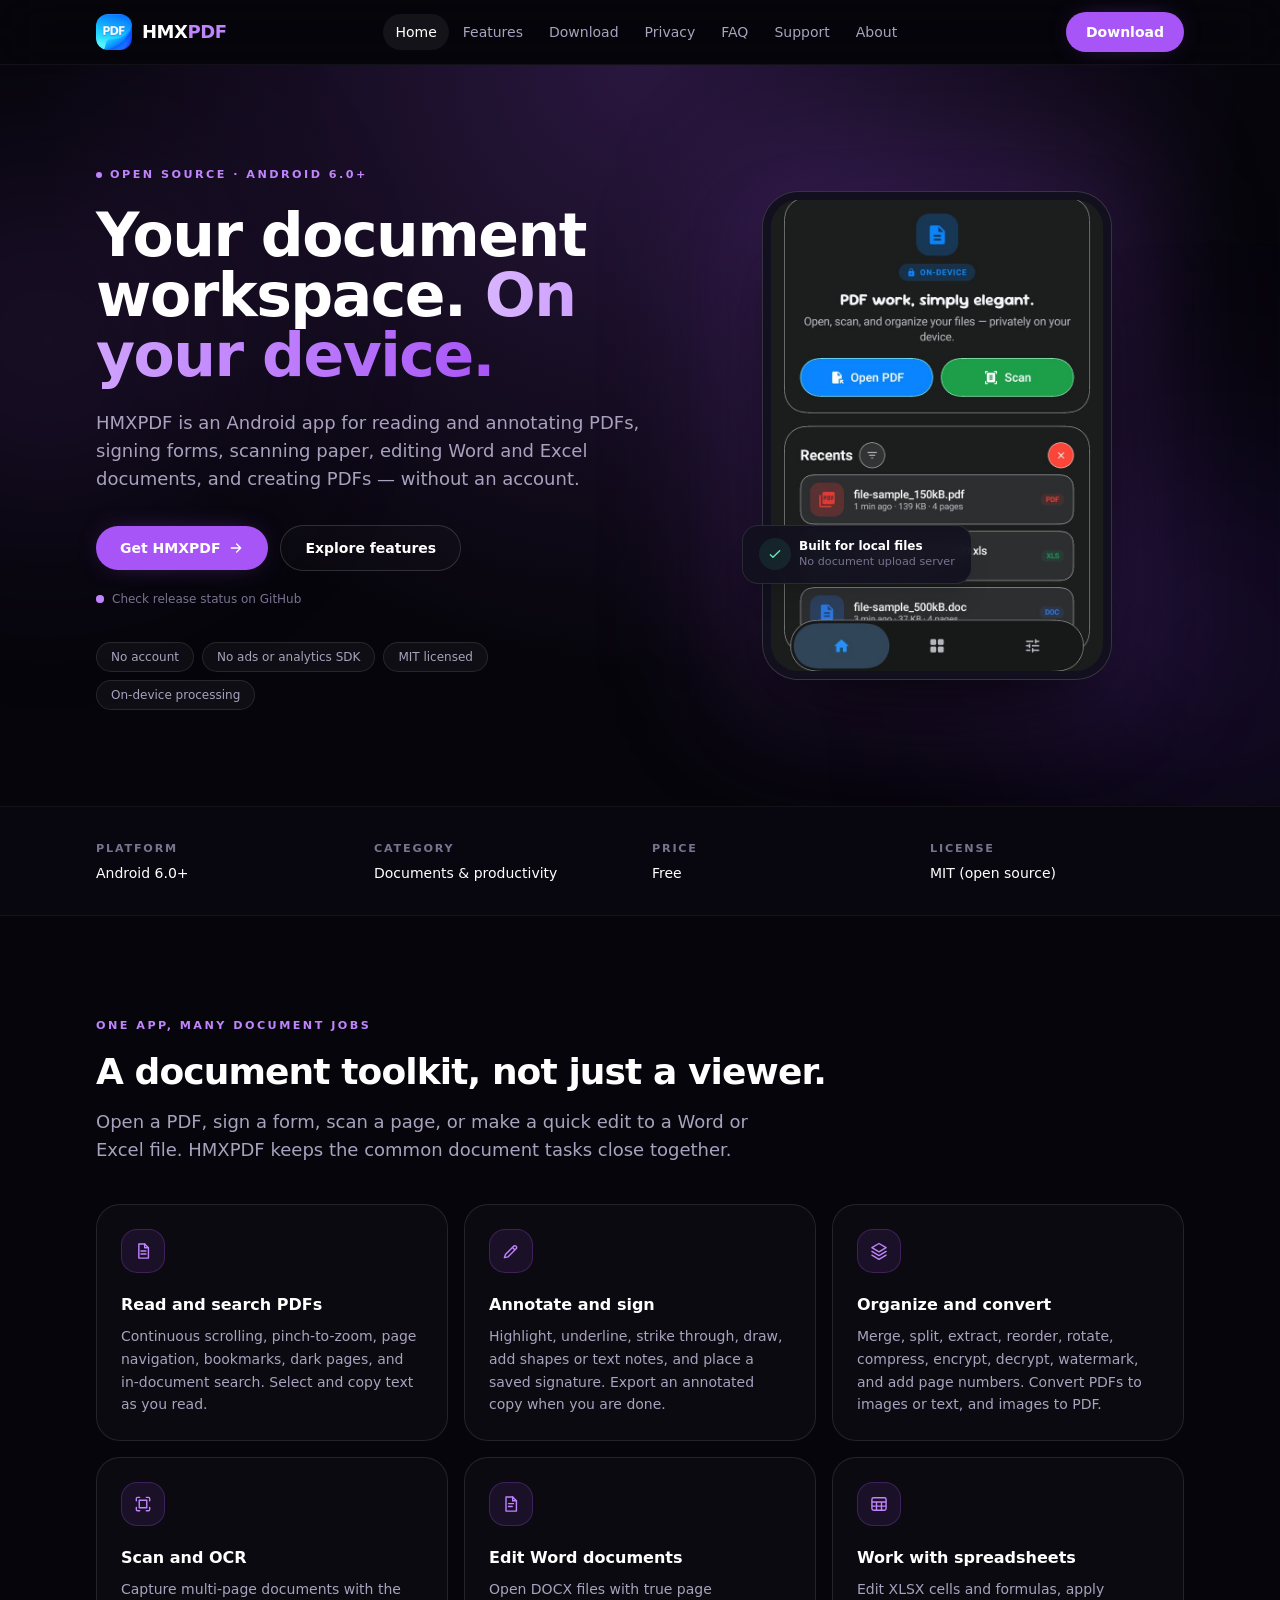
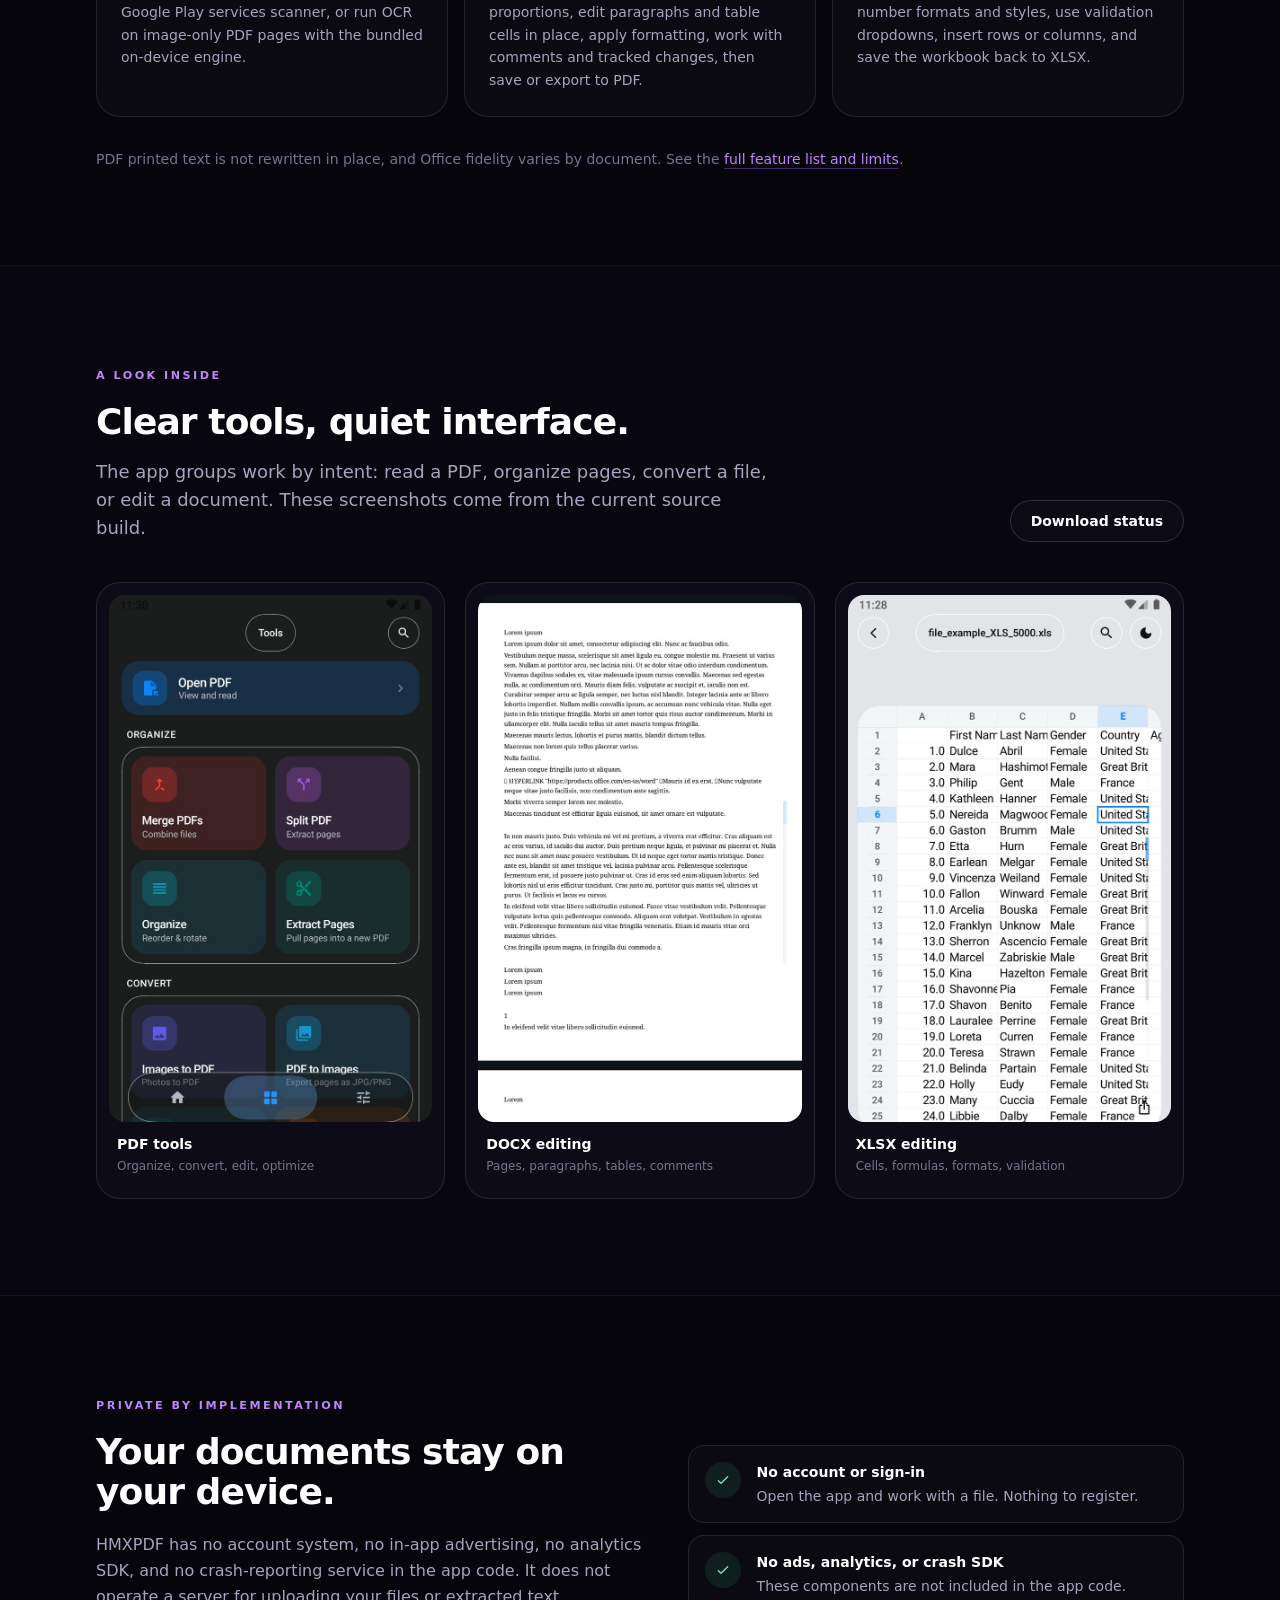
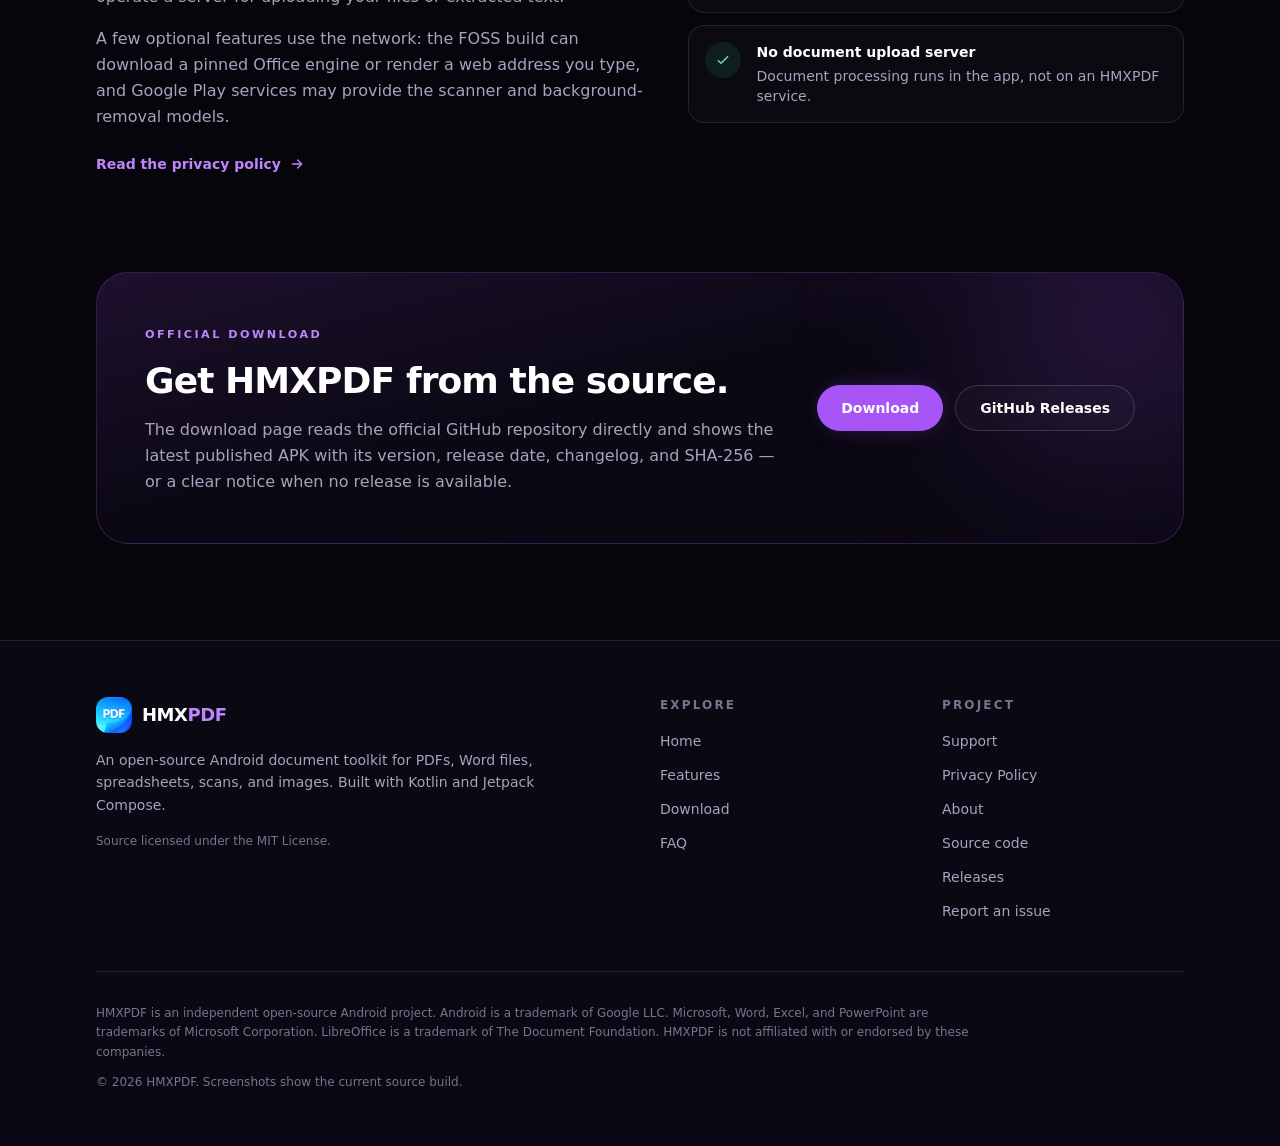
==== hmxwebsite/index.html @ 550cd8a9 "feat(website): add official HMXPDF static site and Vercel config" ====
<!doctype html>
<html lang="en">
  <head>
    <meta charset="utf-8" />
    <meta name="viewport" content="width=device-width, initial-scale=1" />
    <title>HMXPDF — PDF, Word &amp; spreadsheet tools for Android</title>
    <meta
      name="description"
      content="HMXPDF is an open-source Android app for reading and annotating PDFs, signing forms, scanning paper, editing Word and Excel documents, and creating PDFs on your device."
    />
    <meta
      name="keywords"
      content="Android PDF editor, PDF annotation Android, DOCX editor Android, XLSX editor Android, scan to PDF, OCR PDF, open source PDF app"
    />
    <link rel="canonical" href="https://hmxpdf-website.vercel.app/" />
    <meta name="theme-color" content="#0A0812" />
    <meta name="color-scheme" content="dark" />
    <link rel="icon" href="assets/img/favicon-32.png" sizes="32x32" type="image/png" />
    <link rel="apple-touch-icon" href="assets/img/apple-touch-icon.png" />
    <link rel="manifest" href="site.webmanifest" />

    <meta property="og:type" content="website" />
    <meta property="og:site_name" content="HMXPDF" />
    <meta property="og:title" content="HMXPDF — PDF, Word &amp; spreadsheet tools for Android" />
    <meta
      property="og:description"
      content="Read, annotate, sign, scan, and edit documents on your Android device. Open source, no account, no document upload server."
    />
    <meta property="og:url" content="https://hmxpdf-website.vercel.app/" />
    <meta property="og:image" content="https://hmxpdf-website.vercel.app/assets/img/og-image.jpg" />
    <meta property="og:image:width" content="1200" />
    <meta property="og:image:height" content="630" />
    <meta property="og:image:alt" content="HMXPDF — PDF, Word and spreadsheet tools for Android" />
    <meta name="twitter:card" content="summary_large_image" />
    <meta name="twitter:title" content="HMXPDF — PDF, Word &amp; spreadsheet tools for Android" />
    <meta
      name="twitter:description"
      content="Read, annotate, sign, scan, and edit documents on your Android device. Open source, no account, no document upload server."
    />
    <meta name="twitter:image" content="https://hmxpdf-website.vercel.app/assets/img/og-image.jpg" />

    <link rel="stylesheet" href="assets/css/site.css" />
    <script src="assets/js/site.js"></script>
  </head>
  <body class="min-h-screen bg-night-950">
    <a class="skip-link" href="#main">Skip to content</a>

    <header id="site-header" class="site-header">
      <div class="container-x flex h-16 items-center justify-between gap-4">
        <a href="index.html" class="flex items-center gap-2.5" aria-label="HMXPDF home">
          <img src="assets/img/icon-192.png" width="36" height="36" alt="" class="h-9 w-9 rounded-xl" />
          <span class="text-lg font-bold tracking-tight text-white">HMX<span class="text-accent-light">PDF</span></span>
        </a>

        <nav class="hidden items-center gap-0.5 lg:flex" aria-label="Primary">
          <a class="nav-link nav-active" href="index.html" aria-current="page">Home</a>
          <a class="nav-link" href="features.html">Features</a>
          <a class="nav-link" href="download.html">Download</a>
          <a class="nav-link" href="privacy.html">Privacy</a>
          <a class="nav-link" href="faq.html">FAQ</a>
          <a class="nav-link" href="support.html">Support</a>
          <a class="nav-link" href="about.html">About</a>
        </nav>

        <div class="hidden lg:block">
          <a class="btn-primary btn-sm" href="download.html">Download</a>
        </div>

        <button
          id="nav-toggle"
          type="button"
          class="inline-flex h-10 w-10 items-center justify-center rounded-xl border border-white/10 text-white transition hover:border-accent/40 hover:bg-white/5 lg:hidden"
          aria-expanded="false"
          aria-controls="mobile-nav"
          aria-label="Toggle navigation"
        >
          <svg class="icon-open h-5 w-5" viewBox="0 0 24 24" fill="none" stroke="currentColor" stroke-width="1.8" aria-hidden="true">
            <path d="M4 7h16M4 12h16M4 17h16" stroke-linecap="round" />
          </svg>
          <svg class="icon-close h-5 w-5" viewBox="0 0 24 24" fill="none" stroke="currentColor" stroke-width="1.8" aria-hidden="true">
            <path d="M6 6l12 12M18 6L6 18" stroke-linecap="round" />
          </svg>
        </button>
      </div>

      <div id="mobile-nav" class="hidden border-t border-white/5 bg-night-950/98 lg:hidden">
        <nav class="container-x flex flex-col gap-1 py-4" aria-label="Mobile">
          <a class="nav-link nav-active" href="index.html" aria-current="page">Home</a>
          <a class="nav-link" href="features.html">Features</a>
          <a class="nav-link" href="download.html">Download</a>
          <a class="nav-link" href="privacy.html">Privacy</a>
          <a class="nav-link" href="faq.html">FAQ</a>
          <a class="nav-link" href="support.html">Support</a>
          <a class="nav-link" href="about.html">About</a>
          <a class="btn-primary mt-3" href="download.html">Download HMXPDF</a>
        </nav>
      </div>
    </header>

    <main id="main">
      <!-- Hero -->
      <section class="relative overflow-hidden border-b border-white/5">
        <div class="pointer-events-none absolute inset-0 bg-radial-accent" aria-hidden="true"></div>
        <div class="pointer-events-none absolute -left-24 top-32 h-72 w-72 rounded-full bg-accent/20 blur-[120px]" aria-hidden="true"></div>
        <div class="pointer-events-none absolute -right-24 bottom-0 h-80 w-80 rounded-full bg-accent-dark/20 blur-[130px]" aria-hidden="true"></div>

        <div class="container-x relative grid items-center gap-14 py-16 sm:py-20 lg:grid-cols-[1.05fr_0.95fr] lg:gap-12 lg:py-24">
          <div class="hero-rise">
            <p class="eyebrow">
              <span class="inline-block h-1.5 w-1.5 rounded-full bg-accent-light"></span>
              Open source · Android 6.0+
            </p>
            <h1 class="mt-5 max-w-2xl text-balance text-4xl font-bold leading-[1.05] tracking-tight text-white sm:text-5xl lg:text-6xl">
              Your document workspace. <span class="gradient-text">On your device.</span>
            </h1>
            <p class="mt-6 max-w-xl text-base leading-relaxed text-mist sm:text-lg">
              HMXPDF is an Android app for reading and annotating PDFs, signing forms, scanning paper,
              editing Word and Excel documents, and creating PDFs — without an account.
            </p>

            <div class="mt-8 flex flex-wrap items-center gap-3">
              <a href="download.html" class="btn-primary">
                Get HMXPDF
                <svg class="h-4 w-4" viewBox="0 0 24 24" fill="none" stroke="currentColor" stroke-width="2" aria-hidden="true">
                  <path d="M5 12h14m-6-6 6 6-6 6" stroke-linecap="round" stroke-linejoin="round" />
                </svg>
              </a>
              <a href="features.html" class="btn-secondary">Explore features</a>
            </div>

            <a class="mt-5 inline-flex items-center gap-2 text-xs text-mist-dim transition hover:text-accent-light" href="download.html">
              <span class="relative flex h-2 w-2" aria-hidden="true">
                <span class="absolute inline-flex h-full w-full animate-ping rounded-full bg-accent opacity-50"></span>
                <span class="relative inline-flex h-2 w-2 rounded-full bg-accent-light"></span>
              </span>
              <span id="home-release-status">Checking GitHub Releases…</span>
              <noscript><span>Check releases on GitHub</span></noscript>
            </a>

            <ul class="mt-8 flex flex-wrap gap-2 text-xs">
              <li class="pill">No account</li>
              <li class="pill">No ads or analytics SDK</li>
              <li class="pill">MIT licensed</li>
              <li class="pill">On-device processing</li>
            </ul>
          </div>

          <div class="hero-rise hero-rise-delay relative mx-auto w-full max-w-[330px] sm:max-w-[350px]">
            <div class="absolute -inset-8 rounded-[3.5rem] bg-accent/20 blur-3xl" aria-hidden="true"></div>
            <div class="phone relative">
              <img
                src="assets/img/screenshot-home.jpg"
                width="720"
                height="1020"
                alt="HMXPDF home screen showing Open PDF and Scan actions with the recent files list"
                fetchpriority="high"
              />
            </div>
            <div class="absolute -left-5 bottom-24 hidden items-center gap-2 rounded-2xl border border-white/10 bg-night-800/90 px-4 py-3 shadow-xl backdrop-blur sm:flex">
              <span class="flex h-8 w-8 items-center justify-center rounded-full bg-emerald-400/10 text-emerald-300">
                <svg class="h-4 w-4" viewBox="0 0 24 24" fill="none" stroke="currentColor" stroke-width="2" aria-hidden="true">
                  <path d="m5 13 4 4L19 7" stroke-linecap="round" stroke-linejoin="round" />
                </svg>
              </span>
              <div>
                <p class="text-xs font-semibold text-white">Built for local files</p>
                <p class="text-[0.7rem] text-mist-dim">No document upload server</p>
              </div>
            </div>
          </div>
        </div>
      </section>

      <!-- App facts / structured data -->
      <section class="border-b border-white/5 bg-night-900/50">
        <div class="container-x py-8" itemscope itemtype="https://schema.org/SoftwareApplication">
          <meta itemprop="name" content="HMXPDF" />
          <meta itemprop="applicationCategory" content="ProductivityApplication" />
          <meta itemprop="applicationSubCategory" content="PDF, Word and spreadsheet editor" />
          <meta itemprop="operatingSystem" content="Android 6.0 (API 23) or newer" />
          <meta itemprop="license" content="https://opensource.org/license/mit" />
          <link itemprop="url" href="https://hmxpdf-website.vercel.app/" />
          <link itemprop="downloadUrl" href="https://github.com/bharti1233/Hmxpdf/releases" />
          <meta
            itemprop="featureList"
            content="PDF reading and search, annotation and signatures, PDF forms and page tools, OCR and document scanning, DOCX editing, XLSX editing, image editing, PDF creation"
          />
          <div itemprop="offers" itemscope itemtype="https://schema.org/Offer">
            <meta itemprop="price" content="0" />
            <meta itemprop="priceCurrency" content="USD" />
          </div>

          <dl class="grid grid-cols-2 gap-6 text-sm sm:grid-cols-4">
            <div>
              <dt class="text-[0.7rem] font-semibold uppercase tracking-[0.16em] text-mist-dim">Platform</dt>
              <dd class="mt-1 font-medium text-white">Android 6.0+</dd>
            </div>
            <div>
              <dt class="text-[0.7rem] font-semibold uppercase tracking-[0.16em] text-mist-dim">Category</dt>
              <dd class="mt-1 font-medium text-white">Documents &amp; productivity</dd>
            </div>
            <div>
              <dt class="text-[0.7rem] font-semibold uppercase tracking-[0.16em] text-mist-dim">Price</dt>
              <dd class="mt-1 font-medium text-white">Free</dd>
            </div>
            <div>
              <dt class="text-[0.7rem] font-semibold uppercase tracking-[0.16em] text-mist-dim">License</dt>
              <dd class="mt-1 font-medium text-white">MIT (open source)</dd>
            </div>
          </dl>
        </div>
      </section>

      <!-- Feature grid -->
      <section class="container-x py-16 sm:py-24">
        <div class="reveal max-w-3xl">
          <p class="eyebrow">One app, many document jobs</p>
          <h2 class="section-title mt-4">A document toolkit, not just a viewer.</h2>
          <p class="section-lead">
            Open a PDF, sign a form, scan a page, or make a quick edit to a Word or Excel file.
            HMXPDF keeps the common document tasks close together.
          </p>
        </div>

        <div class="mt-10 grid gap-4 sm:grid-cols-2 lg:grid-cols-3">
          <article class="card reveal">
            <span class="icon-tile">
              <svg class="h-5 w-5" viewBox="0 0 24 24" fill="none" stroke="currentColor" stroke-width="1.7" aria-hidden="true">
                <path d="M7 3.5h7l4.5 4.5v12.5H7z" stroke-linejoin="round" />
                <path d="M14 3.5V8h4.5M9.5 12h6M9.5 15.5h6" stroke-linecap="round" stroke-linejoin="round" />
              </svg>
            </span>
            <h3 class="mt-5 text-base font-semibold text-white">Read and search PDFs</h3>
            <p class="mt-2 text-sm leading-relaxed text-mist">
              Continuous scrolling, pinch-to-zoom, page navigation, bookmarks, dark pages, and
              in-document search. Select and copy text as you read.
            </p>
          </article>

          <article class="card reveal">
            <span class="icon-tile">
              <svg class="h-5 w-5" viewBox="0 0 24 24" fill="none" stroke="currentColor" stroke-width="1.7" aria-hidden="true">
                <path d="m4 20 4.5-1 9.6-9.6a2.1 2.1 0 0 0-3-3L5.5 16z" stroke-linejoin="round" />
                <path d="m13.5 7.5 3 3" />
              </svg>
            </span>
            <h3 class="mt-5 text-base font-semibold text-white">Annotate and sign</h3>
            <p class="mt-2 text-sm leading-relaxed text-mist">
              Highlight, underline, strike through, draw, add shapes or text notes, and place a saved
              signature. Export an annotated copy when you are done.
            </p>
          </article>

          <article class="card reveal">
            <span class="icon-tile">
              <svg class="h-5 w-5" viewBox="0 0 24 24" fill="none" stroke="currentColor" stroke-width="1.7" aria-hidden="true">
                <path d="M12 3 3.5 8 12 13l8.5-5z" stroke-linejoin="round" />
                <path d="m3.5 12.5 8.5 5 8.5-5M3.5 17 12 22l8.5-5" stroke-linecap="round" stroke-linejoin="round" />
              </svg>
            </span>
            <h3 class="mt-5 text-base font-semibold text-white">Organize and convert</h3>
            <p class="mt-2 text-sm leading-relaxed text-mist">
              Merge, split, extract, reorder, rotate, compress, encrypt, decrypt, watermark, and add
              page numbers. Convert PDFs to images or text, and images to PDF.
            </p>
          </article>

          <article class="card reveal">
            <span class="icon-tile">
              <svg class="h-5 w-5" viewBox="0 0 24 24" fill="none" stroke="currentColor" stroke-width="1.7" aria-hidden="true">
                <path d="M4 8V5.5A1.5 1.5 0 0 1 5.5 4H8M16 4h2.5A1.5 1.5 0 0 1 20 5.5V8M20 16v2.5a1.5 1.5 0 0 1-1.5 1.5H16M8 20H5.5A1.5 1.5 0 0 1 4 18.5V16" stroke-linecap="round" />
                <path d="M7.5 7.5h9v9h-9z" stroke-linejoin="round" />
              </svg>
            </span>
            <h3 class="mt-5 text-base font-semibold text-white">Scan and OCR</h3>
            <p class="mt-2 text-sm leading-relaxed text-mist">
              Capture multi-page documents with the Google Play services scanner, or run OCR on
              image-only PDF pages with the bundled on-device engine.
            </p>
          </article>

          <article class="card reveal">
            <span class="icon-tile">
              <svg class="h-5 w-5" viewBox="0 0 24 24" fill="none" stroke="currentColor" stroke-width="1.7" aria-hidden="true">
                <path d="M6 3.5h8l4.5 4.5v12.5H6z" stroke-linejoin="round" />
                <path d="M14 3.5V8h4.5M9 11.5h6M9 15h4.5" stroke-linecap="round" />
              </svg>
            </span>
            <h3 class="mt-5 text-base font-semibold text-white">Edit Word documents</h3>
            <p class="mt-2 text-sm leading-relaxed text-mist">
              Open DOCX files with true page proportions, edit paragraphs and table cells in place,
              apply formatting, work with comments and tracked changes, then save or export to PDF.
            </p>
          </article>

          <article class="card reveal">
            <span class="icon-tile">
              <svg class="h-5 w-5" viewBox="0 0 24 24" fill="none" stroke="currentColor" stroke-width="1.7" aria-hidden="true">
                <rect x="3.5" y="4.5" width="17" height="15" rx="2" />
                <path d="M3.5 9.5h17M9 9.5v10M15 9.5v10M3.5 14.5h17" />
              </svg>
            </span>
            <h3 class="mt-5 text-base font-semibold text-white">Work with spreadsheets</h3>
            <p class="mt-2 text-sm leading-relaxed text-mist">
              Edit XLSX cells and formulas, apply number formats and styles, use validation
              dropdowns, insert rows or columns, and save the workbook back to XLSX.
            </p>
          </article>
        </div>

        <p class="mt-8 text-sm text-mist-dim">
          PDF printed text is not rewritten in place, and Office fidelity varies by document. See the
          <a class="text-accent-light underline decoration-accent/40 underline-offset-4 hover:text-white" href="features.html">full feature list and limits</a>.
        </p>
      </section>

      <!-- Screens -->
      <section class="border-y border-white/5 bg-night-900/40">
        <div class="container-x py-16 sm:py-24">
          <div class="reveal flex flex-col gap-4 sm:flex-row sm:items-end sm:justify-between">
            <div class="max-w-2xl">
              <p class="eyebrow">A look inside</p>
              <h2 class="section-title mt-4">Clear tools, quiet interface.</h2>
              <p class="section-lead">
                The app groups work by intent: read a PDF, organize pages, convert a file, or edit a
                document. These screenshots come from the current source build.
              </p>
            </div>
            <a href="download.html" class="btn-secondary btn-sm shrink-0">Download status</a>
          </div>

          <div class="mt-10 grid gap-5 sm:grid-cols-3">
            <figure class="reveal rounded-3xl border border-white/10 bg-night-850 p-3">
              <img
                src="assets/img/screenshot-tools.jpg"
                width="720"
                height="1173"
                loading="lazy"
                alt="HMXPDF Tools screen with PDF organizing and conversion tools"
                class="rounded-2xl"
              />
              <figcaption class="px-2 py-3">
                <p class="text-sm font-semibold text-white">PDF tools</p>
                <p class="mt-1 text-xs text-mist-dim">Organize, convert, edit, optimize</p>
              </figcaption>
            </figure>

            <figure class="reveal rounded-3xl border border-white/10 bg-night-850 p-3">
              <img
                src="assets/img/screenshot-docx.jpg"
                width="720"
                height="1173"
                loading="lazy"
                alt="A Word document open in HMXPDF with true page proportions and margins"
                class="rounded-2xl"
              />
              <figcaption class="px-2 py-3">
                <p class="text-sm font-semibold text-white">DOCX editing</p>
                <p class="mt-1 text-xs text-mist-dim">Pages, paragraphs, tables, comments</p>
              </figcaption>
            </figure>

            <figure class="reveal rounded-3xl border border-white/10 bg-night-850 p-3">
              <img
                src="assets/img/screenshot-xlsx.jpg"
                width="720"
                height="1173"
                loading="lazy"
                alt="A spreadsheet open in HMXPDF with cell editing controls"
                class="rounded-2xl"
              />
              <figcaption class="px-2 py-3">
                <p class="text-sm font-semibold text-white">XLSX editing</p>
                <p class="mt-1 text-xs text-mist-dim">Cells, formulas, formats, validation</p>
              </figcaption>
            </figure>
          </div>
        </div>
      </section>

      <!-- Privacy -->
      <section class="container-x py-16 sm:py-24">
        <div class="grid items-center gap-10 lg:grid-cols-[1fr_0.9fr]">
          <div class="reveal">
            <p class="eyebrow">Private by implementation</p>
            <h2 class="section-title mt-4">Your documents stay on your device.</h2>
            <p class="mt-5 text-base leading-relaxed text-mist">
              HMXPDF has no account system, no in-app advertising, no analytics SDK, and no
              crash-reporting service in the app code. It does not operate a server for uploading
              your files or extracted text.
            </p>
            <p class="mt-4 text-base leading-relaxed text-mist">
              A few optional features use the network: the FOSS build can download a pinned Office
              engine or render a web address you type, and Google Play services may provide the
              scanner and background-removal models.
            </p>
            <a href="privacy.html" class="mt-6 inline-flex items-center gap-2 text-sm font-semibold text-accent-light transition hover:text-white">
              Read the privacy policy
              <svg class="h-4 w-4" viewBox="0 0 24 24" fill="none" stroke="currentColor" stroke-width="2" aria-hidden="true">
                <path d="M5 12h14m-6-6 6 6-6 6" stroke-linecap="round" stroke-linejoin="round" />
              </svg>
            </a>
          </div>

          <ul class="reveal space-y-3">
            <li class="flex items-start gap-4 rounded-2xl border border-white/10 bg-white/[0.025] p-4">
              <span class="flex h-9 w-9 shrink-0 items-center justify-center rounded-full bg-emerald-400/10 text-emerald-300">
                <svg class="h-4 w-4" viewBox="0 0 24 24" fill="none" stroke="currentColor" stroke-width="2" aria-hidden="true">
                  <path d="m5 13 4 4L19 7" stroke-linecap="round" stroke-linejoin="round" />
                </svg>
              </span>
              <div>
                <p class="text-sm font-semibold text-white">No account or sign-in</p>
                <p class="mt-1 text-sm text-mist">Open the app and work with a file. Nothing to register.</p>
              </div>
            </li>
            <li class="flex items-start gap-4 rounded-2xl border border-white/10 bg-white/[0.025] p-4">
              <span class="flex h-9 w-9 shrink-0 items-center justify-center rounded-full bg-emerald-400/10 text-emerald-300">
                <svg class="h-4 w-4" viewBox="0 0 24 24" fill="none" stroke="currentColor" stroke-width="2" aria-hidden="true">
                  <path d="m5 13 4 4L19 7" stroke-linecap="round" stroke-linejoin="round" />
                </svg>
              </span>
              <div>
                <p class="text-sm font-semibold text-white">No ads, analytics, or crash SDK</p>
                <p class="mt-1 text-sm text-mist">These components are not included in the app code.</p>
              </div>
            </li>
            <li class="flex items-start gap-4 rounded-2xl border border-white/10 bg-white/[0.025] p-4">
              <span class="flex h-9 w-9 shrink-0 items-center justify-center rounded-full bg-emerald-400/10 text-emerald-300">
                <svg class="h-4 w-4" viewBox="0 0 24 24" fill="none" stroke="currentColor" stroke-width="2" aria-hidden="true">
                  <path d="m5 13 4 4L19 7" stroke-linecap="round" stroke-linejoin="round" />
                </svg>
              </span>
              <div>
                <p class="text-sm font-semibold text-white">No document upload server</p>
                <p class="mt-1 text-sm text-mist">Document processing runs in the app, not on an HMXPDF service.</p>
              </div>
            </li>
          </ul>
        </div>
      </section>

      <!-- Download CTA -->
      <section class="container-x pb-16 sm:pb-24">
        <div class="reveal relative overflow-hidden rounded-[2rem] border border-accent/25 bg-gradient-to-br from-accent/15 via-night-900 to-night-900 p-8 sm:p-12">
          <div class="pointer-events-none absolute -right-16 -top-20 h-64 w-64 rounded-full bg-accent/25 blur-[100px]" aria-hidden="true"></div>
          <div class="relative flex flex-col items-start justify-between gap-8 lg:flex-row lg:items-center">
            <div class="max-w-2xl">
              <p class="eyebrow">Official download</p>
              <h2 class="mt-4 text-3xl font-bold tracking-tight text-white sm:text-4xl">Get HMXPDF from the source.</h2>
              <p class="mt-4 text-base leading-relaxed text-mist">
                The download page reads the official GitHub repository directly and shows the latest
                published APK with its version, release date, changelog, and SHA-256 — or a clear
                notice when no release is available.
              </p>
            </div>
            <div class="flex shrink-0 flex-wrap gap-3">
              <a class="btn-primary" href="download.html">Download</a>
              <a class="btn-secondary" href="https://github.com/bharti1233/Hmxpdf/releases" target="_blank" rel="noopener noreferrer">GitHub Releases</a>
            </div>
          </div>
        </div>
      </section>
    </main>

    <footer class="border-t border-white/10 bg-night-900">
      <div class="container-x py-14">
        <div class="grid gap-10 md:grid-cols-4">
          <div class="md:col-span-2">
            <a href="index.html" class="flex items-center gap-2.5" aria-label="HMXPDF home">
              <img src="assets/img/icon-192.png" width="36" height="36" alt="" class="h-9 w-9 rounded-xl" />
              <span class="text-lg font-bold tracking-tight text-white">HMX<span class="text-accent-light">PDF</span></span>
            </a>
            <p class="mt-4 max-w-md text-sm leading-relaxed text-mist">
              An open-source Android document toolkit for PDFs, Word files, spreadsheets, scans, and
              images. Built with Kotlin and Jetpack Compose.
            </p>
            <p class="mt-4 text-xs text-mist-dim">Source licensed under the MIT License.</p>
          </div>

          <div>
            <p class="text-xs font-semibold uppercase tracking-[0.18em] text-mist-dim">Explore</p>
            <ul class="mt-4 space-y-2.5">
              <li><a class="footer-link" href="index.html">Home</a></li>
              <li><a class="footer-link" href="features.html">Features</a></li>
              <li><a class="footer-link" href="download.html">Download</a></li>
              <li><a class="footer-link" href="faq.html">FAQ</a></li>
            </ul>
          </div>

          <div>
            <p class="text-xs font-semibold uppercase tracking-[0.18em] text-mist-dim">Project</p>
            <ul class="mt-4 space-y-2.5">
              <li><a class="footer-link" href="support.html">Support</a></li>
              <li><a class="footer-link" href="privacy.html">Privacy Policy</a></li>
              <li><a class="footer-link" href="about.html">About</a></li>
              <li>
                <a class="footer-link" href="https://github.com/bharti1233/Hmxpdf" target="_blank" rel="noopener noreferrer">Source code</a>
              </li>
              <li>
                <a class="footer-link" href="https://github.com/bharti1233/Hmxpdf/releases" target="_blank" rel="noopener noreferrer">Releases</a>
              </li>
              <li>
                <a class="footer-link" href="https://github.com/bharti1233/Hmxpdf/issues" target="_blank" rel="noopener noreferrer">Report an issue</a>
              </li>
            </ul>
          </div>
        </div>

        <div class="mt-12 border-t border-white/10 pt-8">
          <p class="max-w-4xl text-xs leading-relaxed text-mist-dim">
            HMXPDF is an independent open-source Android project. Android is a trademark of Google
            LLC. Microsoft, Word, Excel, and PowerPoint are trademarks of Microsoft Corporation.
            LibreOffice is a trademark of The Document Foundation. HMXPDF is not affiliated with or
            endorsed by these companies.
          </p>
          <p class="mt-3 text-xs text-mist-dim">
            © <span data-year>2026</span> HMXPDF. Screenshots show the current source build.
          </p>
        </div>
      </div>
    </footer>

    <script src="assets/js/release.js" defer></script>
  </body>
</html>
---- hmxwebsite/assets/css/site.css ----
*,:after,:before{--tw-border-spacing-x:0;--tw-border-spacing-y:0;--tw-translate-x:0;--tw-translate-y:0;--tw-rotate:0;--tw-skew-x:0;--tw-skew-y:0;--tw-scale-x:1;--tw-scale-y:1;--tw-pan-x: ;--tw-pan-y: ;--tw-pinch-zoom: ;--tw-scroll-snap-strictness:proximity;--tw-gradient-from-position: ;--tw-gradient-via-position: ;--tw-gradient-to-position: ;--tw-ordinal: ;--tw-slashed-zero: ;--tw-numeric-figure: ;--tw-numeric-spacing: ;--tw-numeric-fraction: ;--tw-ring-inset: ;--tw-ring-offset-width:0px;--tw-ring-offset-color:#fff;--tw-ring-color:rgba(59,130,246,.5);--tw-ring-offset-shadow:0 0 #0000;--tw-ring-shadow:0 0 #0000;--tw-shadow:0 0 #0000;--tw-shadow-colored:0 0 #0000;--tw-blur: ;--tw-brightness: ;--tw-contrast: ;--tw-grayscale: ;--tw-hue-rotate: ;--tw-invert: ;--tw-saturate: ;--tw-sepia: ;--tw-drop-shadow: ;--tw-backdrop-blur: ;--tw-backdrop-brightness: ;--tw-backdrop-contrast: ;--tw-backdrop-grayscale: ;--tw-backdrop-hue-rotate: ;--tw-backdrop-invert: ;--tw-backdrop-opacity: ;--tw-backdrop-saturate: ;--tw-backdrop-sepia: ;--tw-contain-size: ;--tw-contain-layout: ;--tw-contain-paint: ;--tw-contain-style: }::backdrop{--tw-border-spacing-x:0;--tw-border-spacing-y:0;--tw-translate-x:0;--tw-translate-y:0;--tw-rotate:0;--tw-skew-x:0;--tw-skew-y:0;--tw-scale-x:1;--tw-scale-y:1;--tw-pan-x: ;--tw-pan-y: ;--tw-pinch-zoom: ;--tw-scroll-snap-strictness:proximity;--tw-gradient-from-position: ;--tw-gradient-via-position: ;--tw-gradient-to-position: ;--tw-ordinal: ;--tw-slashed-zero: ;--tw-numeric-figure: ;--tw-numeric-spacing: ;--tw-numeric-fraction: ;--tw-ring-inset: ;--tw-ring-offset-width:0px;--tw-ring-offset-color:#fff;--tw-ring-color:rgba(59,130,246,.5);--tw-ring-offset-shadow:0 0 #0000;--tw-ring-shadow:0 0 #0000;--tw-shadow:0 0 #0000;--tw-shadow-colored:0 0 #0000;--tw-blur: ;--tw-brightness: ;--tw-contrast: ;--tw-grayscale: ;--tw-hue-rotate: ;--tw-invert: ;--tw-saturate: ;--tw-sepia: ;--tw-drop-shadow: ;--tw-backdrop-blur: ;--tw-backdrop-brightness: ;--tw-backdrop-contrast: ;--tw-backdrop-grayscale: ;--tw-backdrop-hue-rotate: ;--tw-backdrop-invert: ;--tw-backdrop-opacity: ;--tw-backdrop-saturate: ;--tw-backdrop-sepia: ;--tw-contain-size: ;--tw-contain-layout: ;--tw-contain-paint: ;--tw-contain-style: }/*! tailwindcss v3.4.17 | MIT License | https://tailwindcss.com*/*,:after,:before{border:0 solid #e5e7eb;box-sizing:border-box}:after,:before{--tw-content:""}:host,html{line-height:1.5;-webkit-text-size-adjust:100%;font-family:ui-sans-serif,system-ui,-apple-system,Segoe UI,Roboto,Helvetica Neue,Arial,sans-serif;font-feature-settings:normal;font-variation-settings:normal;-moz-tab-size:4;-o-tab-size:4;tab-size:4;-webkit-tap-highlight-color:transparent}body{line-height:inherit;margin:0}hr{border-top-width:1px;color:inherit;height:0}abbr:where([title]){-webkit-text-decoration:underline dotted;text-decoration:underline dotted}h1,h2,h3,h4,h5,h6{font-size:inherit;font-weight:inherit}a{color:inherit;text-decoration:inherit}b,strong{font-weight:bolder}code,kbd,pre,samp{font-family:ui-monospace,SFMono-Regular,Menlo,Monaco,Consolas,Liberation Mono,Courier New,monospace;font-feature-settings:normal;font-size:1em;font-variation-settings:normal}small{font-size:80%}sub,sup{font-size:75%;line-height:0;position:relative;vertical-align:baseline}sub{bottom:-.25em}sup{top:-.5em}table{border-collapse:collapse;border-color:inherit;text-indent:0}button,input,optgroup,select,textarea{color:inherit;font-family:inherit;font-feature-settings:inherit;font-size:100%;font-variation-settings:inherit;font-weight:inherit;letter-spacing:inherit;line-height:inherit;margin:0;padding:0}button,select{text-transform:none}button,input:where([type=button]),input:where([type=reset]),input:where([type=submit]){-webkit-appearance:button;background-color:transparent;background-image:none}:-moz-focusring{outline:auto}:-moz-ui-invalid{box-shadow:none}progress{vertical-align:baseline}::-webkit-inner-spin-button,::-webkit-outer-spin-button{height:auto}[type=search]{-webkit-appearance:textfield;outline-offset:-2px}::-webkit-search-decoration{-webkit-appearance:none}::-webkit-file-upload-button{-webkit-appearance:button;font:inherit}summary{display:list-item}blockquote,dd,dl,figure,h1,h2,h3,h4,h5,h6,hr,p,pre{margin:0}fieldset{margin:0}fieldset,legend{padding:0}menu,ol,ul{list-style:none;margin:0;padding:0}dialog{padding:0}textarea{resize:vertical}input::-moz-placeholder,textarea::-moz-placeholder{color:#9ca3af;opacity:1}input::placeholder,textarea::placeholder{color:#9ca3af;opacity:1}[role=button],button{cursor:pointer}:disabled{cursor:default}audio,canvas,embed,iframe,img,object,svg,video{display:block;vertical-align:middle}img,video{height:auto;max-width:100%}[hidden]:where(:not([hidden=until-found])){display:none}html{scroll-behavior:smooth;scroll-padding-top:5.5rem}body{--tw-bg-opacity:1;background-color:rgb(6 5 11/var(--tw-bg-opacity,1));font-family:ui-sans-serif,system-ui,-apple-system,Segoe UI,Roboto,Helvetica Neue,Arial,sans-serif;--tw-text-opacity:1;color:rgb(244 241 251/var(--tw-text-opacity,1));-webkit-font-smoothing:antialiased;-moz-osx-font-smoothing:grayscale;text-rendering:optimizeLegibility}::-moz-selection{background-color:rgba(168,85,247,.4);--tw-text-opacity:1;color:rgb(255 255 255/var(--tw-text-opacity,1))}::selection{background-color:rgba(168,85,247,.4);--tw-text-opacity:1;color:rgb(255 255 255/var(--tw-text-opacity,1))}[hidden]{display:none!important}:focus-visible{outline:2px solid transparent;outline-offset:2px;--tw-ring-offset-shadow:var(--tw-ring-inset) 0 0 0 var(--tw-ring-offset-width) var(--tw-ring-offset-color);--tw-ring-shadow:var(--tw-ring-inset) 0 0 0 calc(2px + var(--tw-ring-offset-width)) var(--tw-ring-color);box-shadow:var(--tw-ring-offset-shadow),var(--tw-ring-shadow),var(--tw-shadow,0 0 #0000);--tw-ring-opacity:1;--tw-ring-color:rgb(192 132 252/var(--tw-ring-opacity,1));--tw-ring-offset-width:2px;--tw-ring-offset-color:#06050b}img{max-width:100%}.container-x{margin-left:auto;margin-right:auto;max-width:72rem;padding-left:1.25rem;padding-right:1.25rem;width:100%}@media (min-width:640px){.container-x{padding-left:2rem;padding-right:2rem}}.skip-link{height:1px;margin:-1px;overflow:hidden;padding:0;position:absolute;width:1px;clip:rect(0,0,0,0);border-width:0;white-space:nowrap}.skip-link:focus{height:auto;margin:0;overflow:visible;position:static;width:auto;clip:auto;border-radius:9999px;left:1rem;position:fixed;top:1rem;white-space:normal;z-index:60;--tw-bg-opacity:1;background-color:rgb(168 85 247/var(--tw-bg-opacity,1));font-size:.875rem;font-weight:600;line-height:1.25rem;padding:.625rem 1.25rem;--tw-text-opacity:1;color:rgb(255 255 255/var(--tw-text-opacity,1))}.site-header{background-color:rgba(6,5,11,.8);border-bottom-width:1px;border-color:hsla(0,0%,100%,.05);position:sticky;top:0;z-index:50;--tw-backdrop-blur:blur(24px);-webkit-backdrop-filter:var(--tw-backdrop-blur) var(--tw-backdrop-brightness) var(--tw-backdrop-contrast) var(--tw-backdrop-grayscale) var(--tw-backdrop-hue-rotate) var(--tw-backdrop-invert) var(--tw-backdrop-opacity) var(--tw-backdrop-saturate) var(--tw-backdrop-sepia);backdrop-filter:var(--tw-backdrop-blur) var(--tw-backdrop-brightness) var(--tw-backdrop-contrast) var(--tw-backdrop-grayscale) var(--tw-backdrop-hue-rotate) var(--tw-backdrop-invert) var(--tw-backdrop-opacity) var(--tw-backdrop-saturate) var(--tw-backdrop-sepia);transition-duration:.3s;transition-property:color,background-color,border-color,text-decoration-color,fill,stroke;transition-timing-function:cubic-bezier(.4,0,.2,1)}.site-header.is-scrolled{background-color:rgba(6,5,11,.95);border-color:hsla(0,0%,100%,.1);--tw-shadow:0 10px 15px -3px rgba(0,0,0,.1),0 4px 6px -4px rgba(0,0,0,.1);--tw-shadow-colored:0 10px 15px -3px var(--tw-shadow-color),0 4px 6px -4px var(--tw-shadow-color);box-shadow:var(--tw-ring-offset-shadow,0 0 #0000),var(--tw-ring-shadow,0 0 #0000),var(--tw-shadow);--tw-shadow-color:rgba(0,0,0,.3);--tw-shadow:var(--tw-shadow-colored)}.nav-link{border-radius:9999px;font-size:.875rem;font-weight:500;line-height:1.25rem;padding:.5rem .75rem;--tw-text-opacity:1;color:rgb(169 162 190/var(--tw-text-opacity,1));transition-duration:.15s;transition-property:color,background-color,border-color,text-decoration-color,fill,stroke,opacity,box-shadow,transform,filter,-webkit-backdrop-filter;transition-property:color,background-color,border-color,text-decoration-color,fill,stroke,opacity,box-shadow,transform,filter,backdrop-filter;transition-property:color,background-color,border-color,text-decoration-color,fill,stroke,opacity,box-shadow,transform,filter,backdrop-filter,-webkit-backdrop-filter;transition-timing-function:cubic-bezier(.4,0,.2,1)}.nav-link:hover{background-color:hsla(0,0%,100%,.05)}.nav-active,.nav-link:hover{--tw-text-opacity:1;color:rgb(255 255 255/var(--tw-text-opacity,1))}.nav-active{background-color:hsla(0,0%,100%,.06)}.btn-primary{align-items:center;border-radius:9999px;display:inline-flex;gap:.5rem;justify-content:center;--tw-bg-opacity:1;background-color:rgb(168 85 247/var(--tw-bg-opacity,1));font-size:.875rem;font-weight:600;line-height:1.25rem;padding:.75rem 1.5rem;--tw-text-opacity:1;color:rgb(255 255 255/var(--tw-text-opacity,1));--tw-shadow:0 0 28px -12px rgba(168,85,247,.65);--tw-shadow-colored:0 0 28px -12px var(--tw-shadow-color);transition-duration:.2s;transition-property:color,background-color,border-color,text-decoration-color,fill,stroke,opacity,box-shadow,transform,filter,-webkit-backdrop-filter;transition-property:color,background-color,border-color,text-decoration-color,fill,stroke,opacity,box-shadow,transform,filter,backdrop-filter;transition-property:color,background-color,border-color,text-decoration-color,fill,stroke,opacity,box-shadow,transform,filter,backdrop-filter,-webkit-backdrop-filter;transition-timing-function:cubic-bezier(.4,0,.2,1)}.btn-primary,.btn-primary:hover{box-shadow:var(--tw-ring-offset-shadow,0 0 #0000),var(--tw-ring-shadow,0 0 #0000),var(--tw-shadow)}.btn-primary:hover{--tw-bg-opacity:1;background-color:rgb(192 132 252/var(--tw-bg-opacity,1));--tw-shadow:0 0 60px -18px rgba(168,85,247,.7);--tw-shadow-colored:0 0 60px -18px var(--tw-shadow-color)}.btn-primary:active{--tw-translate-y:1px;transform:translate(var(--tw-translate-x),var(--tw-translate-y)) rotate(var(--tw-rotate)) skewX(var(--tw-skew-x)) skewY(var(--tw-skew-y)) scaleX(var(--tw-scale-x)) scaleY(var(--tw-scale-y))}.btn-secondary{align-items:center;background-color:hsla(0,0%,100%,.02);border-color:hsla(0,0%,100%,.15);border-radius:9999px;border-width:1px;display:inline-flex;font-size:.875rem;font-weight:600;gap:.5rem;justify-content:center;line-height:1.25rem;padding:.75rem 1.5rem;--tw-text-opacity:1;color:rgb(255 255 255/var(--tw-text-opacity,1));transition-duration:.2s;transition-property:color,background-color,border-color,text-decoration-color,fill,stroke,opacity,box-shadow,transform,filter,-webkit-backdrop-filter;transition-property:color,background-color,border-color,text-decoration-color,fill,stroke,opacity,box-shadow,transform,filter,backdrop-filter;transition-property:color,background-color,border-color,text-decoration-color,fill,stroke,opacity,box-shadow,transform,filter,backdrop-filter,-webkit-backdrop-filter;transition-timing-function:cubic-bezier(.4,0,.2,1)}.btn-secondary:hover{background-color:rgba(168,85,247,.1);border-color:rgba(168,85,247,.5)}.btn-secondary:active{--tw-translate-y:1px;transform:translate(var(--tw-translate-x),var(--tw-translate-y)) rotate(var(--tw-rotate)) skewX(var(--tw-skew-x)) skewY(var(--tw-skew-y)) scaleX(var(--tw-scale-x)) scaleY(var(--tw-scale-y))}.btn-sm{padding:.625rem 1.25rem}.eyebrow{align-items:center;display:inline-flex;font-size:.7rem;font-weight:600;gap:.5rem;letter-spacing:.22em;text-transform:uppercase;--tw-text-opacity:1;color:rgb(192 132 252/var(--tw-text-opacity,1))}.section-title{font-size:1.875rem;font-weight:700;letter-spacing:-.025em;line-height:2.25rem;--tw-text-opacity:1;color:rgb(255 255 255/var(--tw-text-opacity,1))}@media (min-width:640px){.section-title{font-size:2.25rem;line-height:2.5rem}}.section-lead{font-size:1rem;line-height:1.5rem;line-height:1.625;margin-top:1rem;max-width:42rem;--tw-text-opacity:1;color:rgb(169 162 190/var(--tw-text-opacity,1))}@media (min-width:640px){.section-lead{font-size:1.125rem;line-height:1.75rem}}.card{background-color:hsla(0,0%,100%,.025);border-color:hsla(0,0%,100%,.1);border-radius:1.5rem;border-width:1px;padding:1.5rem;transition-duration:.3s;transition-property:color,background-color,border-color,text-decoration-color,fill,stroke,opacity,box-shadow,transform,filter,-webkit-backdrop-filter;transition-property:color,background-color,border-color,text-decoration-color,fill,stroke,opacity,box-shadow,transform,filter,backdrop-filter;transition-property:color,background-color,border-color,text-decoration-color,fill,stroke,opacity,box-shadow,transform,filter,backdrop-filter,-webkit-backdrop-filter;transition-timing-function:cubic-bezier(.4,0,.2,1)}.card:hover{background-color:hsla(0,0%,100%,.04);border-color:rgba(168,85,247,.3)}.icon-tile{align-items:center;background-color:rgba(168,85,247,.1);border-color:rgba(168,85,247,.25);border-radius:1rem;border-width:1px;display:flex;flex-shrink:0;height:2.75rem;justify-content:center;width:2.75rem;--tw-text-opacity:1;color:rgb(192 132 252/var(--tw-text-opacity,1))}.gradient-text{background-image:linear-gradient(to right,var(--tw-gradient-stops));--tw-gradient-from:#d8b4fe var(--tw-gradient-from-position);--tw-gradient-to:rgba(216,180,254,0) var(--tw-gradient-to-position);--tw-gradient-stops:var(--tw-gradient-from),var(--tw-gradient-to);--tw-gradient-to:rgba(192,132,252,0) var(--tw-gradient-to-position);--tw-gradient-stops:var(--tw-gradient-from),#c084fc var(--tw-gradient-via-position),var(--tw-gradient-to);--tw-gradient-to:#a855f7 var(--tw-gradient-to-position);-webkit-background-clip:text;background-clip:text;color:transparent}.phone{border-color:hsla(0,0%,100%,.15);border-radius:2.25rem;border-width:1px;position:relative;--tw-bg-opacity:1;background-color:rgb(18 16 30/var(--tw-bg-opacity,1));padding:.5rem;--tw-shadow:0 40px 90px -25px rgba(0,0,0,.85);--tw-shadow-colored:0 40px 90px -25px var(--tw-shadow-color);box-shadow:var(--tw-ring-offset-shadow,0 0 #0000),var(--tw-ring-shadow,0 0 #0000),var(--tw-shadow)}.phone img{border-radius:1.7rem}.pill{align-items:center;background-color:hsla(0,0%,100%,.04);border-color:hsla(0,0%,100%,.1);border-radius:9999px;border-width:1px;display:inline-flex;font-size:.75rem;font-weight:500;gap:.5rem;line-height:1rem;padding:.375rem .875rem}.pill,.prose-site{--tw-text-opacity:1;color:rgb(169 162 190/var(--tw-text-opacity,1))}.prose-site{font-size:.95rem;line-height:1.75rem}.prose-site h2{font-size:1.25rem;font-weight:700;letter-spacing:-.025em;line-height:1.75rem;margin-top:2.5rem;--tw-text-opacity:1;color:rgb(255 255 255/var(--tw-text-opacity,1))}@media (min-width:640px){.prose-site h2{font-size:1.5rem;line-height:2rem}}.prose-site h3{font-size:1rem;font-weight:600;line-height:1.5rem;margin-top:1.75rem;--tw-text-opacity:1;color:rgb(255 255 255/var(--tw-text-opacity,1))}.prose-site p,.prose-site ul{margin-top:1rem}.prose-site ul{list-style-type:disc}.prose-site ul>:not([hidden])~:not([hidden]){--tw-space-y-reverse:0;margin-bottom:calc(.5rem*var(--tw-space-y-reverse));margin-top:calc(.5rem*(1 - var(--tw-space-y-reverse)))}.prose-site ul{padding-left:1.25rem}.prose-site ul ::marker{color:#a855f7}.prose-site ul::marker{color:#a855f7}.prose-site ol{list-style-type:decimal;margin-top:1rem}.prose-site ol>:not([hidden])~:not([hidden]){--tw-space-y-reverse:0;margin-bottom:calc(.5rem*var(--tw-space-y-reverse));margin-top:calc(.5rem*(1 - var(--tw-space-y-reverse)))}.prose-site ol{padding-left:1.25rem}.prose-site ol ::marker{color:#a855f7}.prose-site ol::marker{color:#a855f7}.prose-site a{--tw-text-opacity:1;color:rgb(192 132 252/var(--tw-text-opacity,1));text-decoration-color:rgba(168,85,247,.4);text-decoration-line:underline;text-underline-offset:4px}.prose-site a:hover{--tw-text-opacity:1;color:rgb(255 255 255/var(--tw-text-opacity,1))}.prose-site code{background-color:hsla(0,0%,100%,.06);border-radius:.25rem;font-size:.85em;padding:.125rem .375rem;--tw-text-opacity:1;color:rgb(216 180 254/var(--tw-text-opacity,1));overflow-wrap:break-word}.prose-site pre{max-width:100%;overflow-x:auto}.prose-site strong{font-weight:600;--tw-text-opacity:1;color:rgb(255 255 255/var(--tw-text-opacity,1))}.table-wrap{border-color:hsla(0,0%,100%,.1);border-radius:1rem;border-width:1px;margin-top:1.5rem;max-width:100%;overflow-x:auto}.info-table{border-collapse:collapse;font-size:.875rem;line-height:1.25rem;text-align:left;width:100%}.info-table th{background-color:hsla(0,0%,100%,.04);color:rgb(255 255 255/var(--tw-text-opacity,1));font-weight:600}.info-table td,.info-table th{padding:.75rem 1rem;--tw-text-opacity:1}.info-table td{border-color:hsla(0,0%,100%,.1);border-top-width:1px;color:rgb(169 162 190/var(--tw-text-opacity,1));vertical-align:top}@media (max-width:639px){.table-wrap{background-color:hsla(0,0%,100%,.02);border-width:0;padding-bottom:.25rem;padding-top:.25rem}.info-table,.info-table tbody,.info-table td,.info-table tr{display:block;width:auto}.info-table thead{display:none}.info-table tr{border-color:hsla(0,0%,100%,.1);border-top-width:1px;padding:.875rem 1rem}.info-table tr:first-child{border-top-width:0}.info-table td{border-width:0;padding:.125rem 0}.info-table td:first-child{font-weight:600;padding-bottom:.25rem;--tw-text-opacity:1;color:rgb(255 255 255/var(--tw-text-opacity,1))}.info-table td:before{display:block;font-size:.65rem;font-weight:600;letter-spacing:.14em;margin-bottom:.125rem;text-transform:uppercase;--tw-text-opacity:1;color:rgb(122 115 144/var(--tw-text-opacity,1))}.info-table td:first-child:before{content:none}.info-table--storage td:nth-child(2):before{content:"Contains"}.info-table--storage td:nth-child(3):before{content:"Where and how long"}.info-table--permissions td:nth-child(2):before{content:"Why it is used"}.info-table td:last-child{padding-bottom:0}}.footer-link{font-size:.875rem;line-height:1.25rem;--tw-text-opacity:1;color:rgb(169 162 190/var(--tw-text-opacity,1));transition-duration:.15s;transition-property:color,background-color,border-color,text-decoration-color,fill,stroke,opacity,box-shadow,transform,filter,-webkit-backdrop-filter;transition-property:color,background-color,border-color,text-decoration-color,fill,stroke,opacity,box-shadow,transform,filter,backdrop-filter;transition-property:color,background-color,border-color,text-decoration-color,fill,stroke,opacity,box-shadow,transform,filter,backdrop-filter,-webkit-backdrop-filter;transition-timing-function:cubic-bezier(.4,0,.2,1)}.footer-link:hover{--tw-text-opacity:1;color:rgb(255 255 255/var(--tw-text-opacity,1))}.pointer-events-none{pointer-events:none}.\!visible{visibility:visible!important}.visible{visibility:visible}.static{position:static}.fixed{position:fixed}.absolute{position:absolute}.relative{position:relative}.-inset-8{inset:-2rem}.inset-0{inset:0}.-left-24{left:-6rem}.-left-5{left:-1.25rem}.-right-16{right:-4rem}.-right-24{right:-6rem}.-top-20{top:-5rem}.bottom-0{bottom:0}.bottom-24{bottom:6rem}.left-0{left:0}.top-0{top:0}.top-32{top:8rem}.mx-auto{margin-left:auto;margin-right:auto}.mt-0{margin-top:0}.mt-0\.5{margin-top:.125rem}.mt-1{margin-top:.25rem}.mt-10{margin-top:2.5rem}.mt-12{margin-top:3rem}.mt-2{margin-top:.5rem}.mt-3{margin-top:.75rem}.mt-4{margin-top:1rem}.mt-5{margin-top:1.25rem}.mt-6{margin-top:1.5rem}.mt-7{margin-top:1.75rem}.mt-8{margin-top:2rem}.inline-block{display:inline-block}.flex{display:flex}.inline-flex{display:inline-flex}.table{display:table}.table-cell{display:table-cell}.grid{display:grid}.hidden{display:none}.h-1\.5{height:.375rem}.h-10{height:2.5rem}.h-12{height:3rem}.h-14{height:3.5rem}.h-16{height:4rem}.h-2{height:.5rem}.h-24{height:6rem}.h-4{height:1rem}.h-5{height:1.25rem}.h-6{height:1.5rem}.h-64{height:16rem}.h-72{height:18rem}.h-8{height:2rem}.h-80{height:20rem}.h-9{height:2.25rem}.h-full{height:100%}.h-px{height:1px}.max-h-\[28rem\]{max-height:28rem}.min-h-\[65vh\]{min-height:65vh}.min-h-screen{min-height:100vh}.w-1\.5{width:.375rem}.w-10{width:2.5rem}.w-12{width:3rem}.w-14{width:3.5rem}.w-2{width:.5rem}.w-32{width:8rem}.w-36{width:9rem}.w-4{width:1rem}.w-40{width:10rem}.w-5{width:1.25rem}.w-56{width:14rem}.w-6{width:1.5rem}.w-64{width:16rem}.w-72{width:18rem}.w-8{width:2rem}.w-80{width:20rem}.w-9{width:2.25rem}.w-full{width:100%}.w-px{width:1px}.min-w-0{min-width:0}.max-w-2xl{max-width:42rem}.max-w-3xl{max-width:48rem}.max-w-4xl{max-width:56rem}.max-w-\[260px\]{max-width:260px}.max-w-\[330px\]{max-width:330px}.max-w-md{max-width:28rem}.max-w-xl{max-width:36rem}.shrink-0{flex-shrink:0}@keyframes ping{75%,to{opacity:0;transform:scale(2)}}.animate-ping{animation:ping 1s cubic-bezier(0,0,.2,1) infinite}@keyframes pulse{50%{opacity:.5}}.animate-pulse{animation:pulse 2s cubic-bezier(.4,0,.6,1) infinite}.cursor-pointer{cursor:pointer}.scroll-mt-24{scroll-margin-top:6rem}.grid-cols-2{grid-template-columns:repeat(2,minmax(0,1fr))}.flex-col{flex-direction:column}.flex-wrap{flex-wrap:wrap}.items-start{align-items:flex-start}.items-center{align-items:center}.justify-center{justify-content:center}.justify-between{justify-content:space-between}.gap-0\.5{gap:.125rem}.gap-1{gap:.25rem}.gap-10{gap:2.5rem}.gap-14{gap:3.5rem}.gap-2{gap:.5rem}.gap-2\.5{gap:.625rem}.gap-3{gap:.75rem}.gap-4{gap:1rem}.gap-5{gap:1.25rem}.gap-6{gap:1.5rem}.gap-8{gap:2rem}.gap-x-8{-moz-column-gap:2rem;column-gap:2rem}.gap-y-3{row-gap:.75rem}.space-y-2>:not([hidden])~:not([hidden]){--tw-space-y-reverse:0;margin-bottom:calc(.5rem*var(--tw-space-y-reverse));margin-top:calc(.5rem*(1 - var(--tw-space-y-reverse)))}.space-y-2\.5>:not([hidden])~:not([hidden]){--tw-space-y-reverse:0;margin-bottom:calc(.625rem*var(--tw-space-y-reverse));margin-top:calc(.625rem*(1 - var(--tw-space-y-reverse)))}.space-y-3>:not([hidden])~:not([hidden]){--tw-space-y-reverse:0;margin-bottom:calc(.75rem*var(--tw-space-y-reverse));margin-top:calc(.75rem*(1 - var(--tw-space-y-reverse)))}.space-y-4>:not([hidden])~:not([hidden]){--tw-space-y-reverse:0;margin-bottom:calc(1rem*var(--tw-space-y-reverse));margin-top:calc(1rem*(1 - var(--tw-space-y-reverse)))}.space-y-6>:not([hidden])~:not([hidden]){--tw-space-y-reverse:0;margin-bottom:calc(1.5rem*var(--tw-space-y-reverse));margin-top:calc(1.5rem*(1 - var(--tw-space-y-reverse)))}.self-start{align-self:flex-start}.overflow-hidden{overflow:hidden}.overflow-x-auto{overflow-x:auto}.overflow-y-auto{overflow-y:auto}.whitespace-pre-line{white-space:pre-line}.text-balance{text-wrap:balance}.break-all{word-break:break-all}.rounded{border-radius:.25rem}.rounded-2xl{border-radius:1rem}.rounded-3xl{border-radius:1.5rem}.rounded-\[2rem\]{border-radius:2rem}.rounded-\[3\.5rem\]{border-radius:3.5rem}.rounded-full{border-radius:9999px}.rounded-lg{border-radius:.5rem}.rounded-xl{border-radius:.75rem}.border{border-width:1px}.border-y{border-top-width:1px}.border-b,.border-y{border-bottom-width:1px}.border-t{border-top-width:1px}.border-accent\/20{border-color:rgba(168,85,247,.2)}.border-accent\/25{border-color:rgba(168,85,247,.25)}.border-accent\/30{border-color:rgba(168,85,247,.3)}.border-amber-400\/20{border-color:rgba(251,191,36,.2)}.border-amber-400\/25{border-color:rgba(251,191,36,.25)}.border-white\/10{border-color:hsla(0,0%,100%,.1)}.border-white\/5{border-color:hsla(0,0%,100%,.05)}.bg-accent{--tw-bg-opacity:1;background-color:rgb(168 85 247/var(--tw-bg-opacity,1))}.bg-accent-dark\/20{background-color:rgba(124,58,237,.2)}.bg-accent-light{--tw-bg-opacity:1;background-color:rgb(192 132 252/var(--tw-bg-opacity,1))}.bg-accent\/10{background-color:rgba(168,85,247,.1)}.bg-accent\/15{background-color:rgba(168,85,247,.15)}.bg-accent\/20{background-color:rgba(168,85,247,.2)}.bg-accent\/25{background-color:rgba(168,85,247,.25)}.bg-accent\/\[0\.06\]{background-color:rgba(168,85,247,.06)}.bg-amber-300{--tw-bg-opacity:1;background-color:rgb(252 211 77/var(--tw-bg-opacity,1))}.bg-amber-400\/10{background-color:rgba(251,191,36,.1)}.bg-amber-400\/\[0\.04\]{background-color:rgba(251,191,36,.04)}.bg-emerald-300{--tw-bg-opacity:1;background-color:rgb(110 231 183/var(--tw-bg-opacity,1))}.bg-emerald-400\/10{background-color:rgba(52,211,153,.1)}.bg-night-800\/90{background-color:rgba(18,16,30,.9)}.bg-night-850{--tw-bg-opacity:1;background-color:rgb(14 11 24/var(--tw-bg-opacity,1))}.bg-night-900{--tw-bg-opacity:1;background-color:rgb(10 8 18/var(--tw-bg-opacity,1))}.bg-night-900\/40{background-color:rgba(10,8,18,.4)}.bg-night-900\/50{background-color:rgba(10,8,18,.5)}.bg-night-900\/60{background-color:rgba(10,8,18,.6)}.bg-night-900\/70{background-color:rgba(10,8,18,.7)}.bg-night-950{--tw-bg-opacity:1;background-color:rgb(6 5 11/var(--tw-bg-opacity,1))}.bg-night-950\/95{background-color:rgba(6,5,11,.95)}.bg-white\/10{background-color:hsla(0,0%,100%,.1)}.bg-white\/5{background-color:hsla(0,0%,100%,.05)}.bg-white\/\[0\.025\]{background-color:hsla(0,0%,100%,.025)}.bg-white\/\[0\.02\]{background-color:hsla(0,0%,100%,.02)}.bg-white\/\[0\.05\]{background-color:hsla(0,0%,100%,.05)}.bg-white\/\[0\.06\]{background-color:hsla(0,0%,100%,.06)}.bg-gradient-to-br{background-image:linear-gradient(to bottom right,var(--tw-gradient-stops))}.from-accent\/15{--tw-gradient-from:rgba(168,85,247,.15) var(--tw-gradient-from-position);--tw-gradient-to:rgba(168,85,247,0) var(--tw-gradient-to-position);--tw-gradient-stops:var(--tw-gradient-from),var(--tw-gradient-to)}.via-night-900{--tw-gradient-to:rgba(10,8,18,0) var(--tw-gradient-to-position);--tw-gradient-stops:var(--tw-gradient-from),#0a0812 var(--tw-gradient-via-position),var(--tw-gradient-to)}.to-night-900{--tw-gradient-to:#0a0812 var(--tw-gradient-to-position)}.p-3{padding:.75rem}.p-4{padding:1rem}.p-5{padding:1.25rem}.p-6{padding:1.5rem}.p-8{padding:2rem}.px-1\.5{padding-left:.375rem;padding-right:.375rem}.px-2{padding-left:.5rem;padding-right:.5rem}.px-2\.5{padding-left:.625rem;padding-right:.625rem}.px-4{padding-left:1rem;padding-right:1rem}.px-6{padding-left:1.5rem;padding-right:1.5rem}.py-0\.5{padding-bottom:.125rem;padding-top:.125rem}.py-1{padding-bottom:.25rem;padding-top:.25rem}.py-12{padding-bottom:3rem;padding-top:3rem}.py-14{padding-bottom:3.5rem;padding-top:3.5rem}.py-16{padding-bottom:4rem;padding-top:4rem}.py-20{padding-bottom:5rem;padding-top:5rem}.py-3{padding-bottom:.75rem;padding-top:.75rem}.py-4{padding-bottom:1rem;padding-top:1rem}.py-5{padding-bottom:1.25rem;padding-top:1.25rem}.py-8{padding-bottom:2rem;padding-top:2rem}.pb-12{padding-bottom:3rem}.pb-16{padding-bottom:4rem}.pb-4{padding-bottom:1rem}.pt-8{padding-top:2rem}.text-center{text-align:center}.text-right{text-align:right}.font-mono{font-family:ui-monospace,SFMono-Regular,Menlo,Monaco,Consolas,Liberation Mono,Courier New,monospace}.text-2xl{font-size:1.5rem;line-height:2rem}.text-3xl{font-size:1.875rem;line-height:2.25rem}.text-4xl{font-size:2.25rem;line-height:2.5rem}.text-7xl{font-size:4.5rem;line-height:1}.text-\[0\.7rem\]{font-size:.7rem}.text-\[0\.85em\]{font-size:.85em}.text-base{font-size:1rem;line-height:1.5rem}.text-lg{font-size:1.125rem;line-height:1.75rem}.text-sm{font-size:.875rem;line-height:1.25rem}.text-xl{font-size:1.25rem;line-height:1.75rem}.text-xs{font-size:.75rem;line-height:1rem}.font-bold{font-weight:700}.font-medium{font-weight:500}.font-semibold{font-weight:600}.uppercase{text-transform:uppercase}.italic{font-style:italic}.leading-5{line-height:1.25rem}.leading-6{line-height:1.5rem}.leading-7{line-height:1.75rem}.leading-\[1\.05\]{line-height:1.05}.leading-relaxed{line-height:1.625}.tracking-\[0\.12em\]{letter-spacing:.12em}.tracking-\[0\.14em\]{letter-spacing:.14em}.tracking-\[0\.16em\]{letter-spacing:.16em}.tracking-\[0\.18em\]{letter-spacing:.18em}.tracking-\[0\.22em\]{letter-spacing:.22em}.tracking-tight{letter-spacing:-.025em}.text-accent-light{--tw-text-opacity:1;color:rgb(192 132 252/var(--tw-text-opacity,1))}.text-accent-soft{--tw-text-opacity:1;color:rgb(216 180 254/var(--tw-text-opacity,1))}.text-amber-300{--tw-text-opacity:1;color:rgb(252 211 77/var(--tw-text-opacity,1))}.text-emerald-300{--tw-text-opacity:1;color:rgb(110 231 183/var(--tw-text-opacity,1))}.text-mist{--tw-text-opacity:1;color:rgb(169 162 190/var(--tw-text-opacity,1))}.text-mist-dim{--tw-text-opacity:1;color:rgb(122 115 144/var(--tw-text-opacity,1))}.text-white{--tw-text-opacity:1;color:rgb(255 255 255/var(--tw-text-opacity,1))}.underline{text-decoration-line:underline}.decoration-accent\/40{text-decoration-color:rgba(168,85,247,.4)}.underline-offset-4{text-underline-offset:4px}.opacity-0{opacity:0}.opacity-50{opacity:.5}.shadow-xl{--tw-shadow:0 20px 25px -5px rgba(0,0,0,.1),0 8px 10px -6px rgba(0,0,0,.1);--tw-shadow-colored:0 20px 25px -5px var(--tw-shadow-color),0 8px 10px -6px var(--tw-shadow-color);box-shadow:var(--tw-ring-offset-shadow,0 0 #0000),var(--tw-ring-shadow,0 0 #0000),var(--tw-shadow)}.blur-3xl{--tw-blur:blur(64px)}.blur-3xl,.blur-\[100px\]{filter:var(--tw-blur) var(--tw-brightness) var(--tw-contrast) var(--tw-grayscale) var(--tw-hue-rotate) var(--tw-invert) var(--tw-saturate) var(--tw-sepia) var(--tw-drop-shadow)}.blur-\[100px\]{--tw-blur:blur(100px)}.blur-\[120px\]{--tw-blur:blur(120px)}.blur-\[120px\],.blur-\[130px\]{filter:var(--tw-blur) var(--tw-brightness) var(--tw-contrast) var(--tw-grayscale) var(--tw-hue-rotate) var(--tw-invert) var(--tw-saturate) var(--tw-sepia) var(--tw-drop-shadow)}.blur-\[130px\]{--tw-blur:blur(130px)}.filter{filter:var(--tw-blur) var(--tw-brightness) var(--tw-contrast) var(--tw-grayscale) var(--tw-hue-rotate) var(--tw-invert) var(--tw-saturate) var(--tw-sepia) var(--tw-drop-shadow)}.backdrop-blur{--tw-backdrop-blur:blur(8px);-webkit-backdrop-filter:var(--tw-backdrop-blur) var(--tw-backdrop-brightness) var(--tw-backdrop-contrast) var(--tw-backdrop-grayscale) var(--tw-backdrop-hue-rotate) var(--tw-backdrop-invert) var(--tw-backdrop-opacity) var(--tw-backdrop-saturate) var(--tw-backdrop-sepia);backdrop-filter:var(--tw-backdrop-blur) var(--tw-backdrop-brightness) var(--tw-backdrop-contrast) var(--tw-backdrop-grayscale) var(--tw-backdrop-hue-rotate) var(--tw-backdrop-invert) var(--tw-backdrop-opacity) var(--tw-backdrop-saturate) var(--tw-backdrop-sepia)}.transition{transition-duration:.15s;transition-property:color,background-color,border-color,text-decoration-color,fill,stroke,opacity,box-shadow,transform,filter,-webkit-backdrop-filter;transition-property:color,background-color,border-color,text-decoration-color,fill,stroke,opacity,box-shadow,transform,filter,backdrop-filter;transition-property:color,background-color,border-color,text-decoration-color,fill,stroke,opacity,box-shadow,transform,filter,backdrop-filter,-webkit-backdrop-filter;transition-timing-function:cubic-bezier(.4,0,.2,1)}.text-balance{text-wrap:balance}.bg-radial-accent{background-image:radial-gradient(circle at 50% 0,rgba(168,85,247,.22),transparent 62%)}@keyframes hero-rise{0%{opacity:0;transform:translateY(24px)}to{opacity:1;transform:translateY(0)}}.hero-rise{animation:hero-rise .75s cubic-bezier(.22,1,.36,1) both}.hero-rise-delay{animation-delay:.12s}.hero-rise-delay-2{animation-delay:.24s}.js .reveal{opacity:0;transform:translateY(22px);transition:opacity .65s cubic-bezier(.22,1,.36,1),transform .65s cubic-bezier(.22,1,.36,1)}html:not(.js) #home-release-status,html:not(.js) #release-loading{display:none}.js .reveal.is-visible{opacity:1;transform:none}details>summary{list-style:none}details>summary::-webkit-details-marker{display:none}details[open] .faq-plus{transform:rotate(45deg)}.faq-plus{transition:transform .2s ease}#nav-toggle .icon-close,#nav-toggle[aria-expanded=true] .icon-open{display:none}#nav-toggle[aria-expanded=true] .icon-close{display:block}@media (prefers-reduced-motion:reduce){html{scroll-behavior:auto}.animate-float,.animate-shimmer,.hero-rise{animation:none!important}.js .reveal{opacity:1;transform:none;transition:none}}.open\:border-accent\/30[open]{border-color:rgba(168,85,247,.3)}.open\:bg-white\/\[0\.035\][open]{background-color:hsla(0,0%,100%,.035)}.hover\:border-accent\/40:hover{border-color:rgba(168,85,247,.4)}.hover\:border-accent\/50:hover{border-color:rgba(168,85,247,.5)}.hover\:bg-white\/5:hover{background-color:hsla(0,0%,100%,.05)}.hover\:text-accent-light:hover{--tw-text-opacity:1;color:rgb(192 132 252/var(--tw-text-opacity,1))}.hover\:text-white:hover{--tw-text-opacity:1;color:rgb(255 255 255/var(--tw-text-opacity,1))}@media (min-width:640px){.sm\:flex{display:flex}.sm\:max-w-\[350px\]{max-width:350px}.sm\:grid-cols-2{grid-template-columns:repeat(2,minmax(0,1fr))}.sm\:grid-cols-3{grid-template-columns:repeat(3,minmax(0,1fr))}.sm\:grid-cols-4{grid-template-columns:repeat(4,minmax(0,1fr))}.sm\:flex-row{flex-direction:row}.sm\:items-start{align-items:flex-start}.sm\:items-end{align-items:flex-end}.sm\:items-center{align-items:center}.sm\:justify-between{justify-content:space-between}.sm\:p-10{padding:2.5rem}.sm\:p-12{padding:3rem}.sm\:p-6{padding:1.5rem}.sm\:p-8{padding:2rem}.sm\:p-9{padding:2.25rem}.sm\:px-9{padding-left:2.25rem;padding-right:2.25rem}.sm\:py-16{padding-bottom:4rem;padding-top:4rem}.sm\:py-20{padding-bottom:5rem;padding-top:5rem}.sm\:py-24{padding-top:6rem}.sm\:pb-24,.sm\:py-24{padding-bottom:6rem}.sm\:text-2xl{font-size:1.5rem;line-height:2rem}.sm\:text-3xl{font-size:1.875rem;line-height:2.25rem}.sm\:text-4xl{font-size:2.25rem;line-height:2.5rem}.sm\:text-5xl{font-size:3rem;line-height:1}.sm\:text-8xl{font-size:6rem;line-height:1}.sm\:text-base{font-size:1rem;line-height:1.5rem}.sm\:text-lg{font-size:1.125rem;line-height:1.75rem}}@media (min-width:768px){.md\:col-span-2{grid-column:span 2/span 2}.md\:grid-cols-4{grid-template-columns:repeat(4,minmax(0,1fr))}}@media (min-width:1024px){.lg\:sticky{position:sticky}.lg\:top-24{top:6rem}.lg\:block{display:block}.lg\:flex{display:flex}.lg\:hidden{display:none}.lg\:grid-cols-2{grid-template-columns:repeat(2,minmax(0,1fr))}.lg\:grid-cols-3{grid-template-columns:repeat(3,minmax(0,1fr))}.lg\:grid-cols-4{grid-template-columns:repeat(4,minmax(0,1fr))}.lg\:grid-cols-\[0\.32fr_0\.68fr\]{grid-template-columns:.32fr .68fr}.lg\:grid-cols-\[0\.55fr_0\.45fr\]{grid-template-columns:.55fr .45fr}.lg\:grid-cols-\[1\.05fr_0\.95fr\]{grid-template-columns:1.05fr .95fr}.lg\:grid-cols-\[1fr_0\.65fr\]{grid-template-columns:1fr .65fr}.lg\:grid-cols-\[1fr_0\.8fr\]{grid-template-columns:1fr .8fr}.lg\:grid-cols-\[1fr_0\.9fr\]{grid-template-columns:1fr .9fr}.lg\:grid-cols-\[1fr_1fr\]{grid-template-columns:1fr 1fr}.lg\:flex-row{flex-direction:row}.lg\:items-start{align-items:flex-start}.lg\:items-center{align-items:center}.lg\:gap-12{gap:3rem}.lg\:self-start{align-self:flex-start}.lg\:py-24{padding-bottom:6rem;padding-top:6rem}.lg\:text-6xl{font-size:3.75rem;line-height:1}}
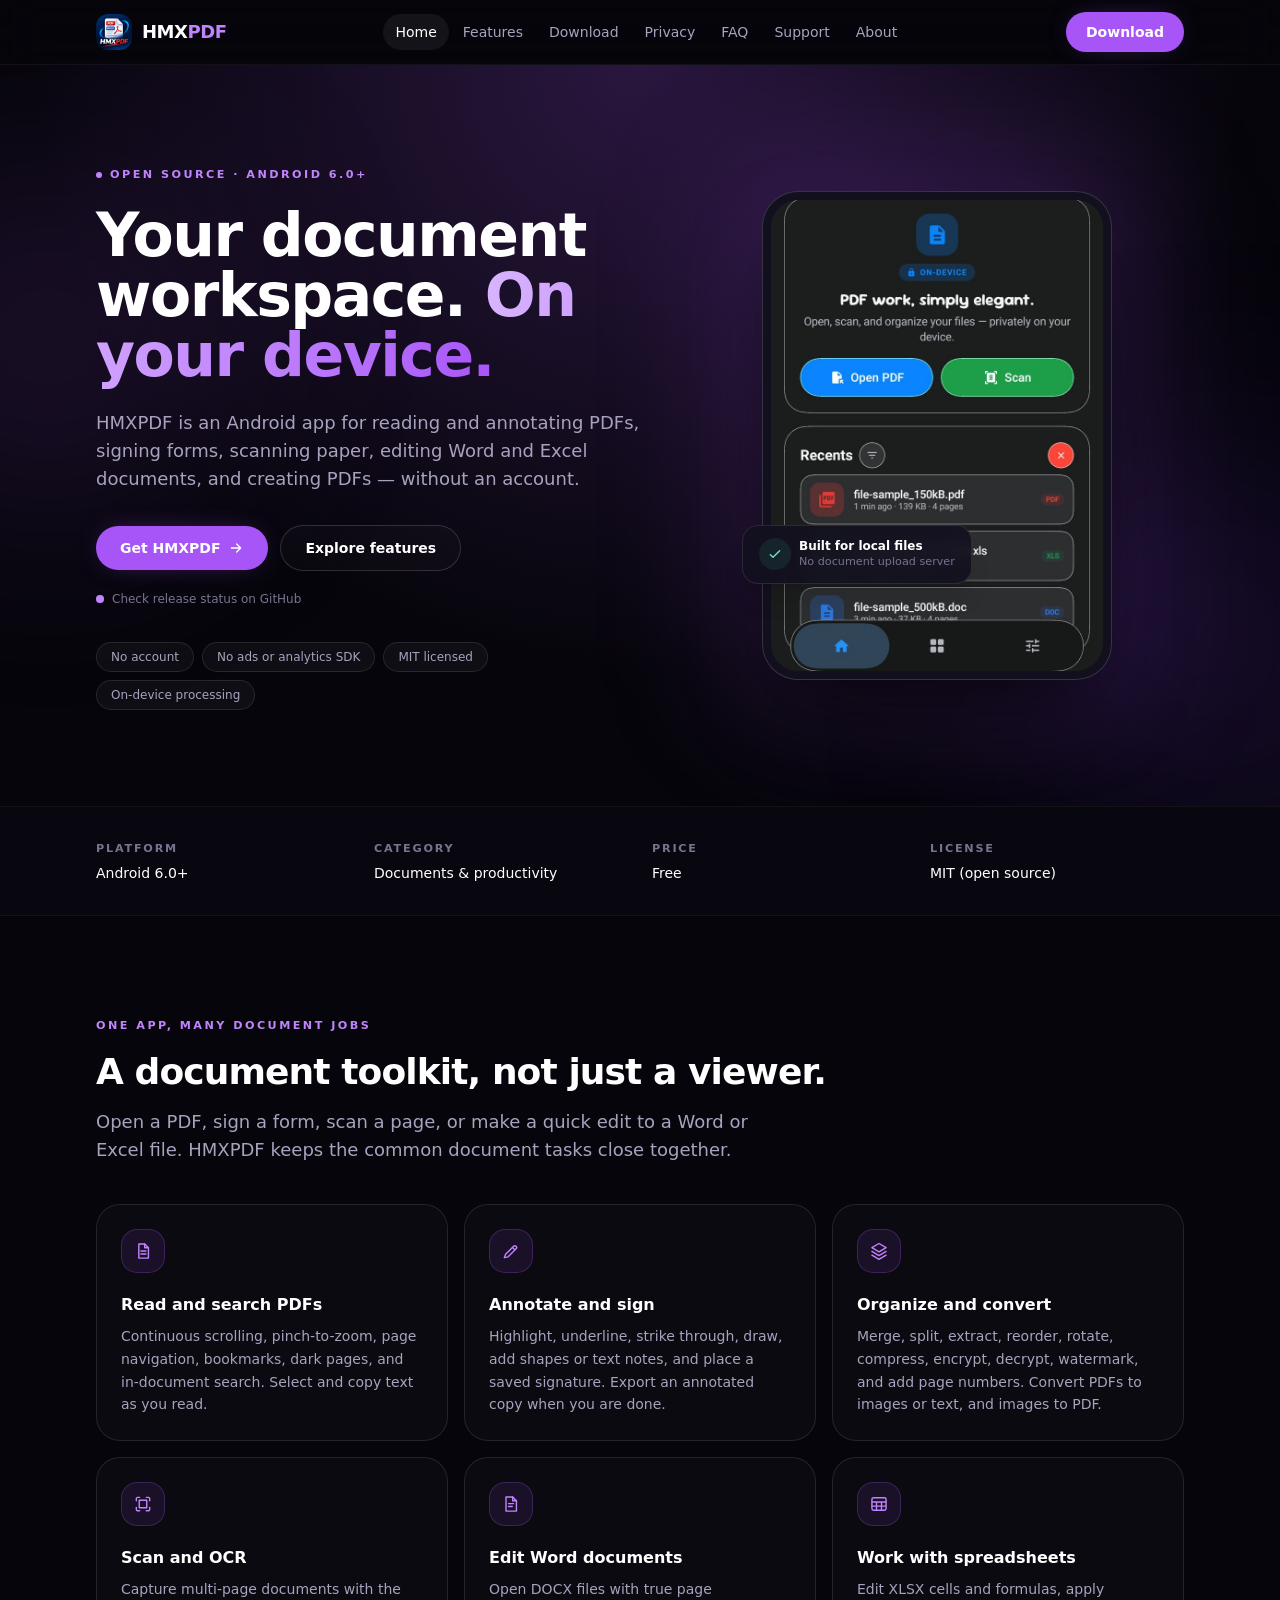
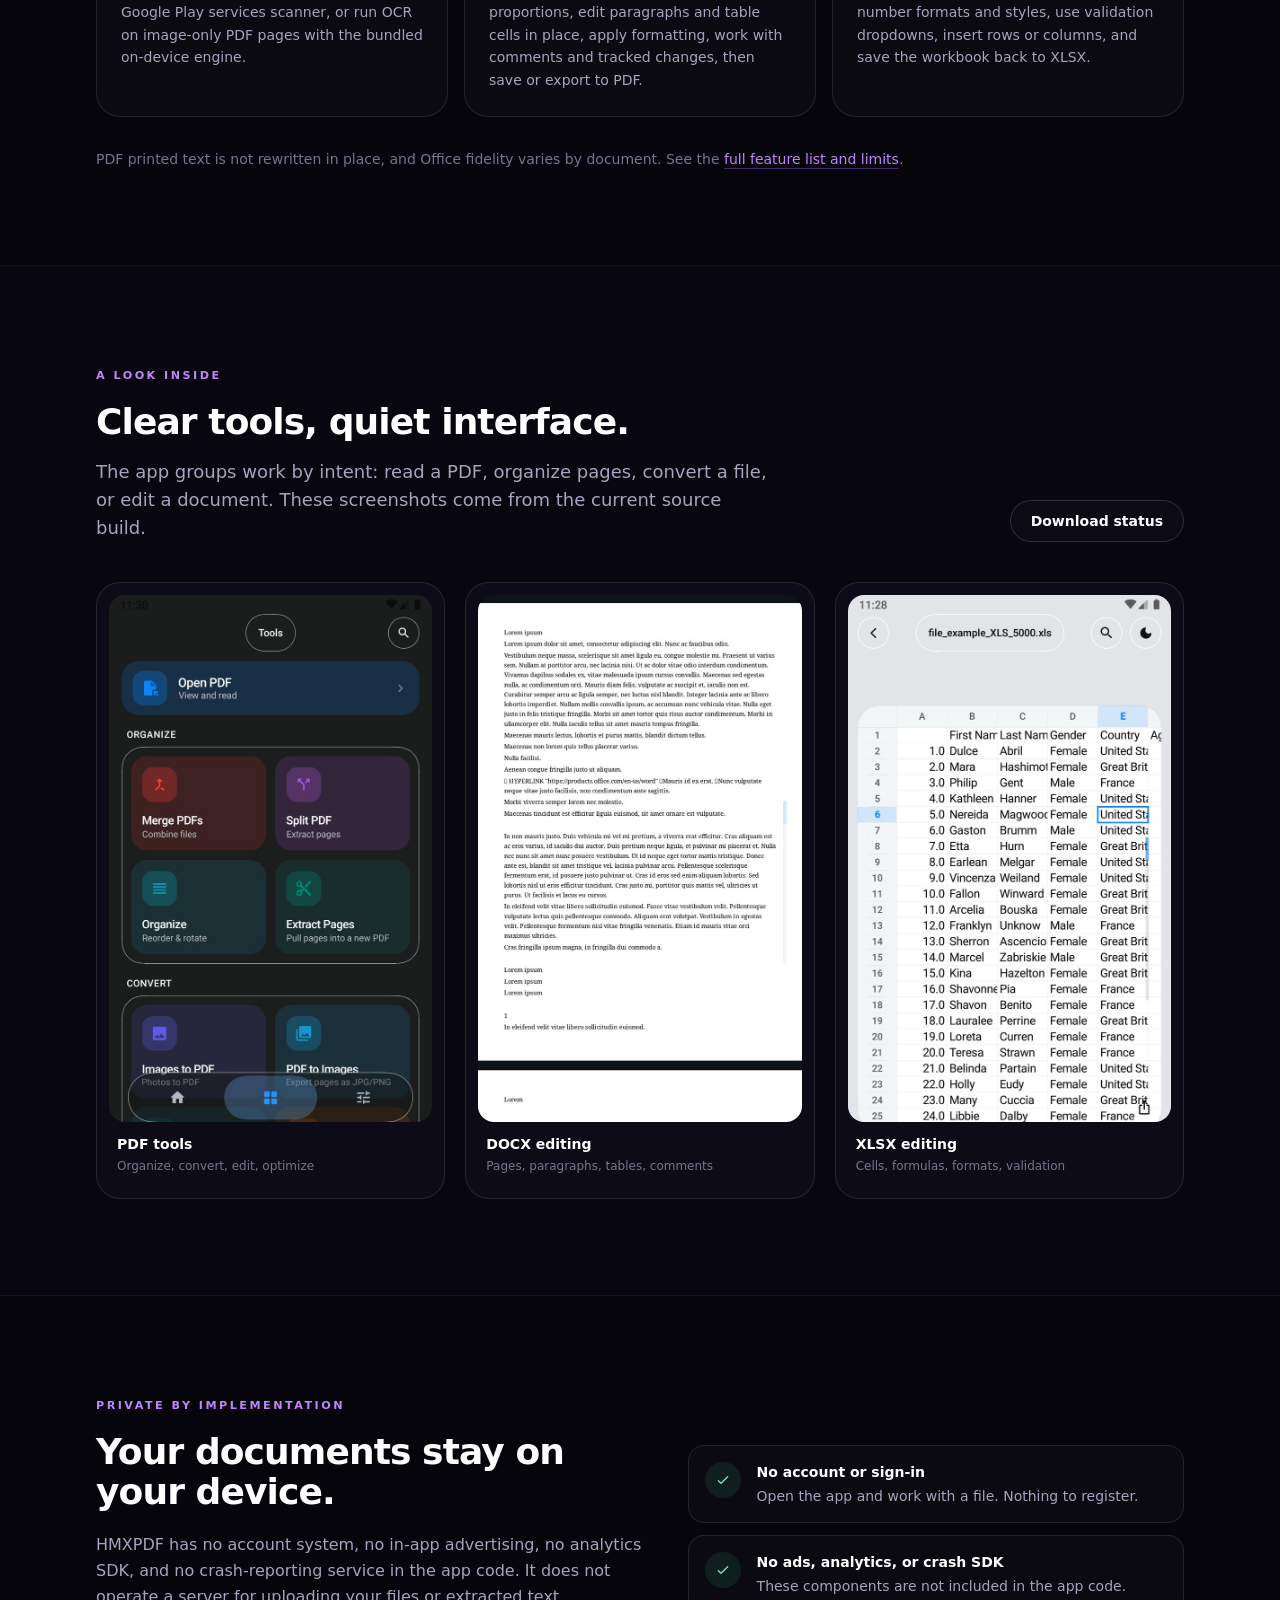
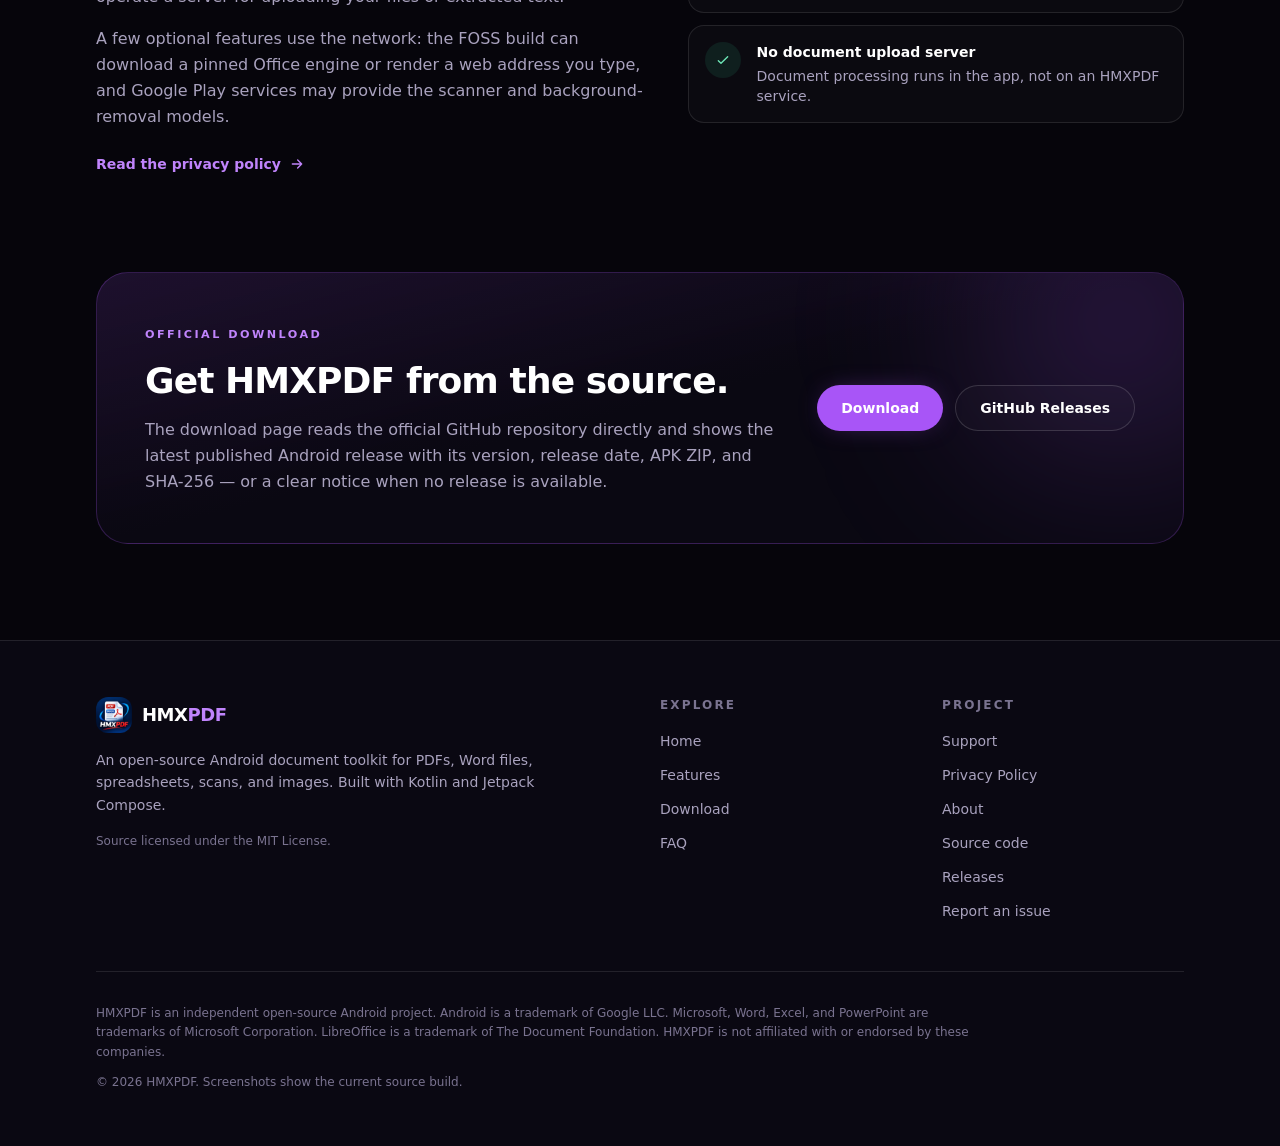
==== commit 67d978f1: "Apply official HMXPDF logo and show Android release on website" ====
--- a/hmxwebsite/index.html
+++ b/hmxwebsite/index.html
@@ -180,7 +180,7 @@
           <meta itemprop="operatingSystem" content="Android 6.0 (API 23) or newer" />
           <meta itemprop="license" content="https://opensource.org/license/mit" />
           <link itemprop="url" href="https://hmxpdf-website.vercel.app/" />
-          <link itemprop="downloadUrl" href="https://github.com/bharti1233/Hmxpdf/releases" />
+          <link itemprop="downloadUrl" href="https://github.com/bharti1233/HMXPDF/releases" />
           <meta
             itemprop="featureList"
             content="PDF reading and search, annotation and signatures, PDF forms and page tools, OCR and document scanning, DOCX editing, XLSX editing, image editing, PDF creation"
@@ -450,13 +450,13 @@
               <h2 class="mt-4 text-3xl font-bold tracking-tight text-white sm:text-4xl">Get HMXPDF from the source.</h2>
               <p class="mt-4 text-base leading-relaxed text-mist">
                 The download page reads the official GitHub repository directly and shows the latest
-                published APK with its version, release date, changelog, and SHA-256 — or a clear
+                published Android release with its version, release date, APK ZIP, and SHA-256 — or a clear
                 notice when no release is available.
               </p>
             </div>
             <div class="flex shrink-0 flex-wrap gap-3">
               <a class="btn-primary" href="download.html">Download</a>
-              <a class="btn-secondary" href="https://github.com/bharti1233/Hmxpdf/releases" target="_blank" rel="noopener noreferrer">GitHub Releases</a>
+              <a class="btn-secondary" href="https://github.com/bharti1233/HMXPDF/releases" target="_blank" rel="noopener noreferrer">GitHub Releases</a>
             </div>
           </div>
         </div>
@@ -495,13 +495,13 @@
               <li><a class="footer-link" href="privacy.html">Privacy Policy</a></li>
               <li><a class="footer-link" href="about.html">About</a></li>
               <li>
-                <a class="footer-link" href="https://github.com/bharti1233/Hmxpdf" target="_blank" rel="noopener noreferrer">Source code</a>
+                <a class="footer-link" href="https://github.com/bharti1233/HMXPDF" target="_blank" rel="noopener noreferrer">Source code</a>
               </li>
               <li>
-                <a class="footer-link" href="https://github.com/bharti1233/Hmxpdf/releases" target="_blank" rel="noopener noreferrer">Releases</a>
+                <a class="footer-link" href="https://github.com/bharti1233/HMXPDF/releases" target="_blank" rel="noopener noreferrer">Releases</a>
               </li>
               <li>
-                <a class="footer-link" href="https://github.com/bharti1233/Hmxpdf/issues" target="_blank" rel="noopener noreferrer">Report an issue</a>
+                <a class="footer-link" href="https://github.com/bharti1233/HMXPDF/issues" target="_blank" rel="noopener noreferrer">Report an issue</a>
               </li>
             </ul>
           </div>
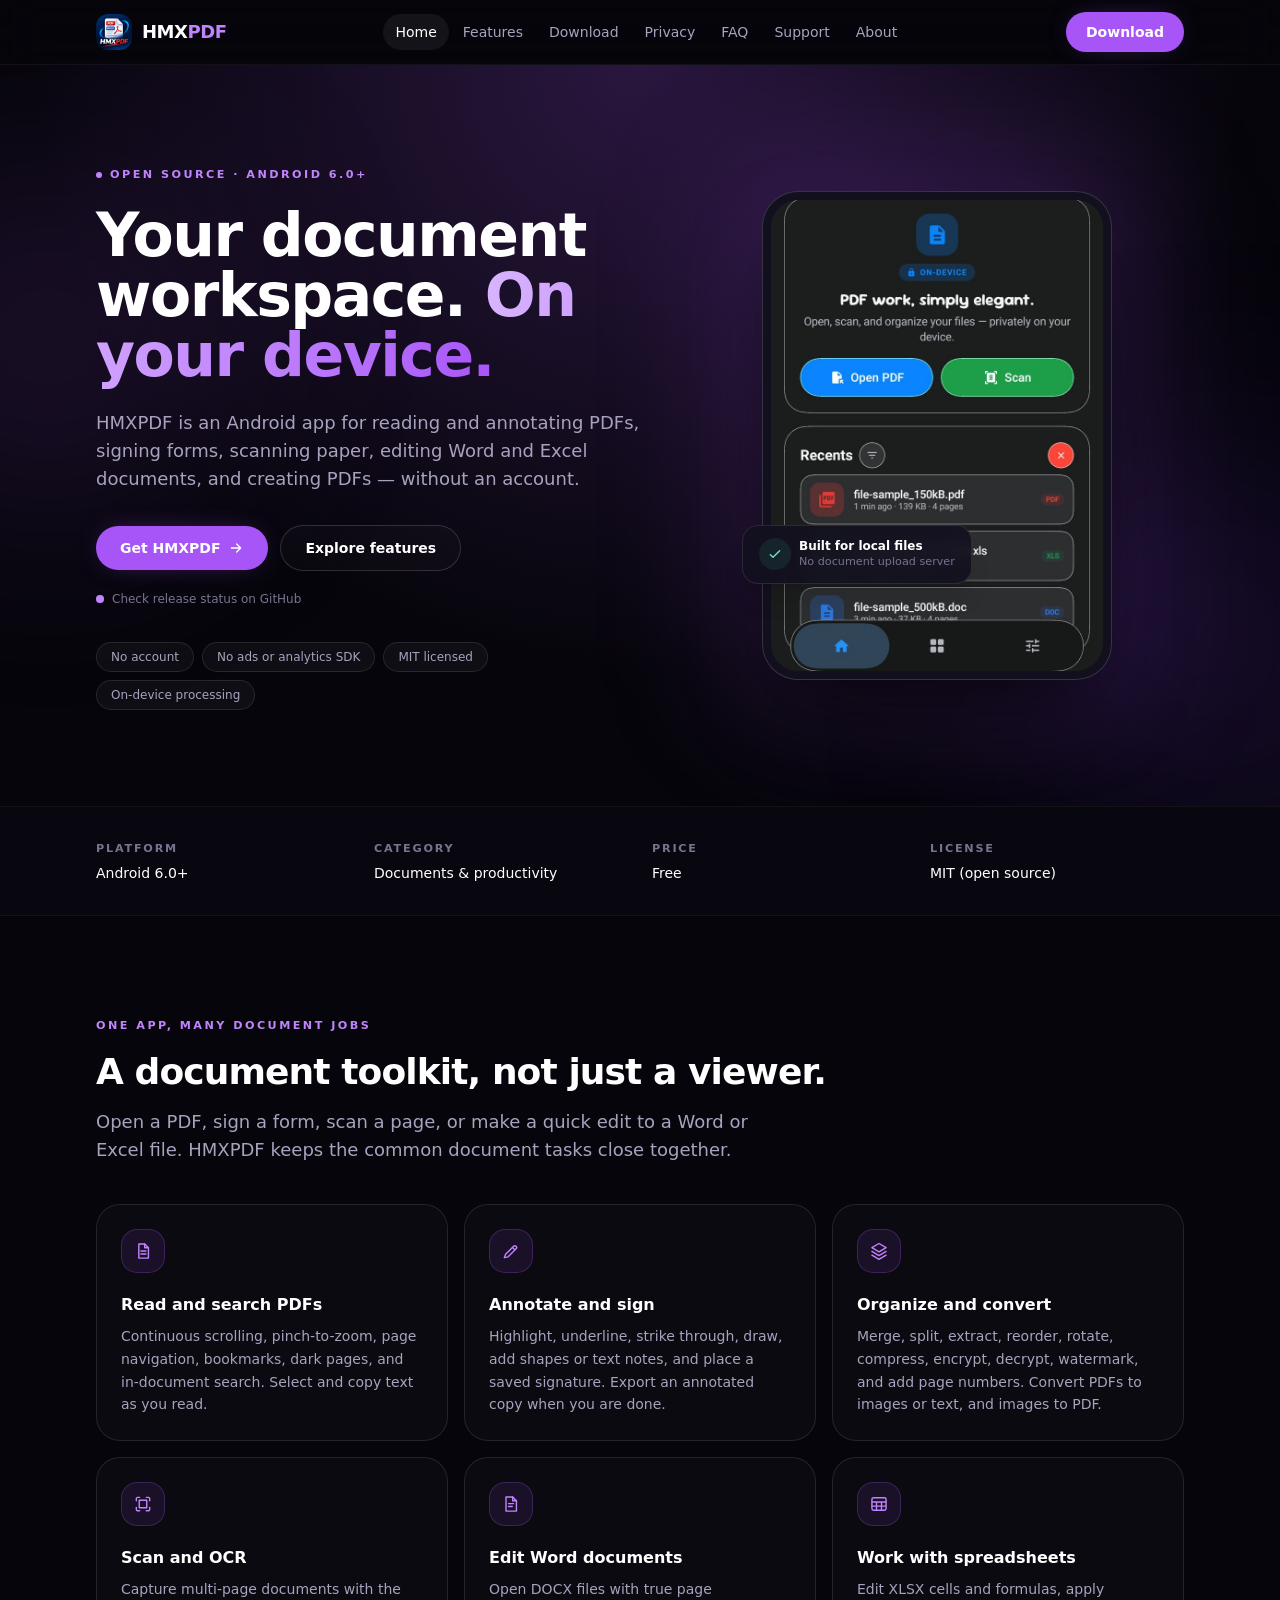
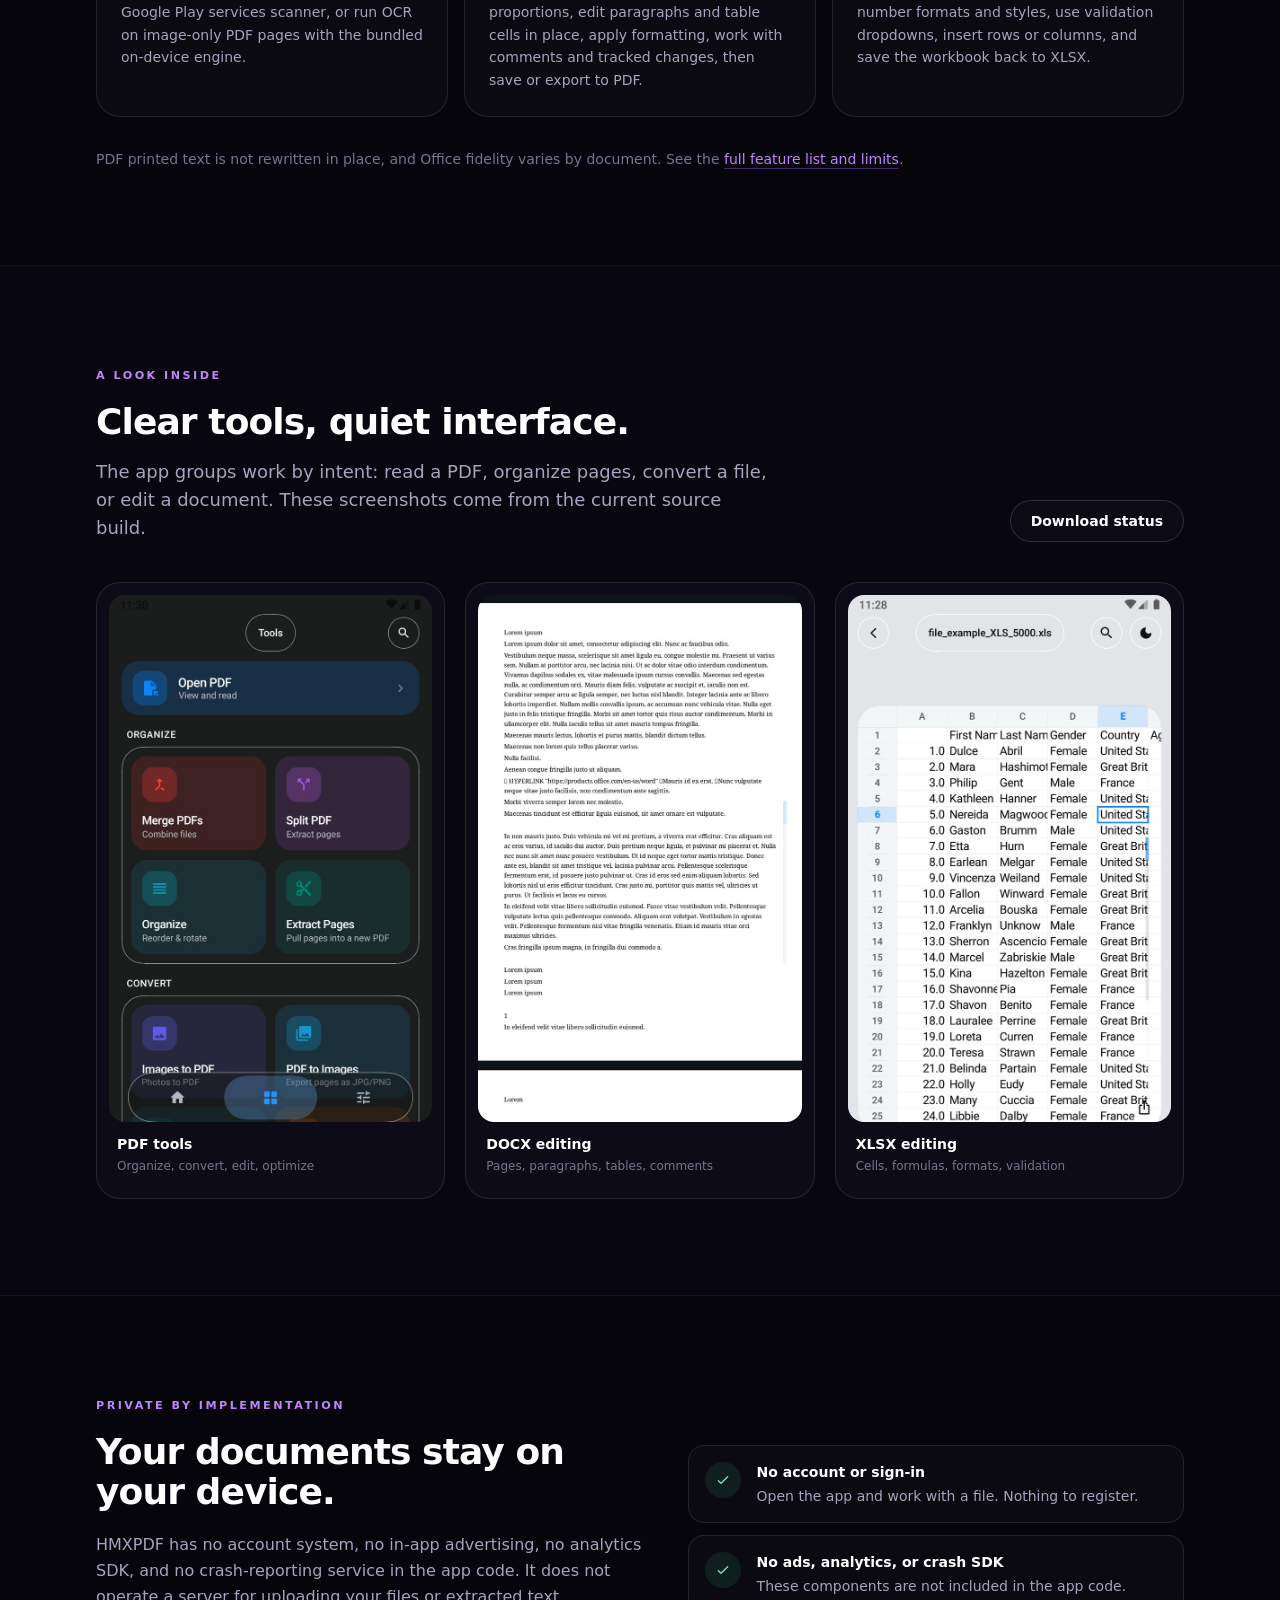
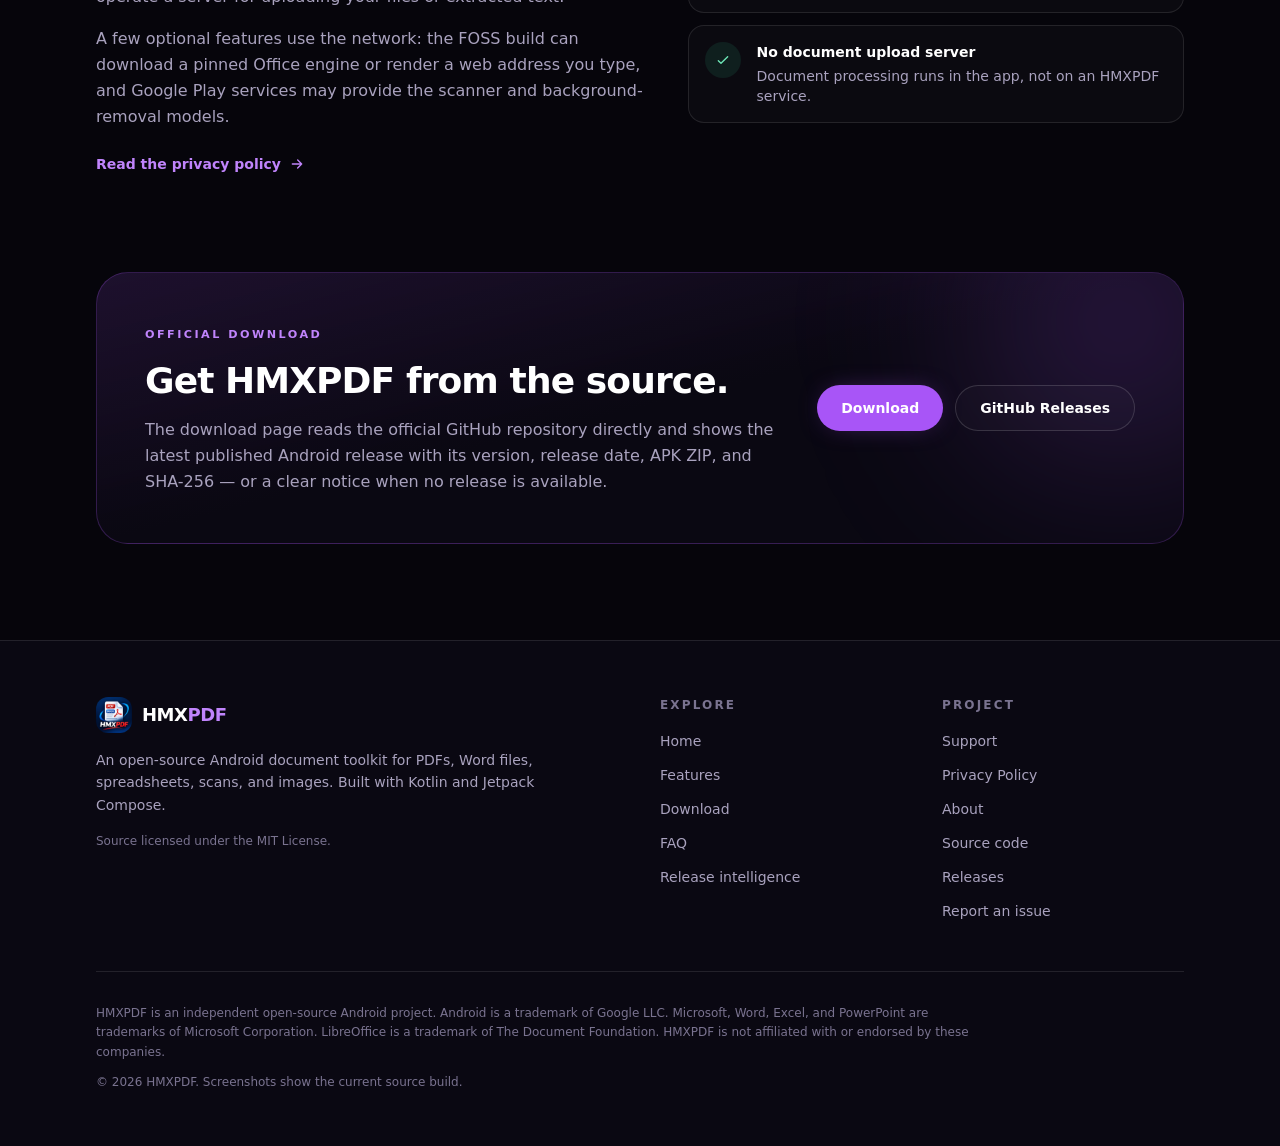
==== commit 6d6b8a2c: "chore: point repository references at tanishka1233/HMXPDF The old bharti1233 path only resolved thro" ====
--- a/hmxwebsite/index.html
+++ b/hmxwebsite/index.html
@@ -180,7 +180,7 @@
           <meta itemprop="operatingSystem" content="Android 6.0 (API 23) or newer" />
           <meta itemprop="license" content="https://opensource.org/license/mit" />
           <link itemprop="url" href="https://hmxpdf-website.vercel.app/" />
-          <link itemprop="downloadUrl" href="https://github.com/bharti1233/HMXPDF/releases" />
+          <link itemprop="downloadUrl" href="https://github.com/tanishka1233/HMXPDF/releases" />
           <meta
             itemprop="featureList"
             content="PDF reading and search, annotation and signatures, PDF forms and page tools, OCR and document scanning, DOCX editing, XLSX editing, image editing, PDF creation"
@@ -456,7 +456,7 @@
             </div>
             <div class="flex shrink-0 flex-wrap gap-3">
               <a class="btn-primary" href="download.html">Download</a>
-              <a class="btn-secondary" href="https://github.com/bharti1233/HMXPDF/releases" target="_blank" rel="noopener noreferrer">GitHub Releases</a>
+              <a class="btn-secondary" href="https://github.com/tanishka1233/HMXPDF/releases" target="_blank" rel="noopener noreferrer">GitHub Releases</a>
             </div>
           </div>
         </div>
@@ -485,6 +485,7 @@
               <li><a class="footer-link" href="features.html">Features</a></li>
               <li><a class="footer-link" href="download.html">Download</a></li>
               <li><a class="footer-link" href="faq.html">FAQ</a></li>
+              <li><a class="footer-link" href="release-intelligence.html">Release intelligence</a></li>
             </ul>
           </div>
 
@@ -495,13 +496,13 @@
               <li><a class="footer-link" href="privacy.html">Privacy Policy</a></li>
               <li><a class="footer-link" href="about.html">About</a></li>
               <li>
-                <a class="footer-link" href="https://github.com/bharti1233/HMXPDF" target="_blank" rel="noopener noreferrer">Source code</a>
+                <a class="footer-link" href="https://github.com/tanishka1233/HMXPDF" target="_blank" rel="noopener noreferrer">Source code</a>
               </li>
               <li>
-                <a class="footer-link" href="https://github.com/bharti1233/HMXPDF/releases" target="_blank" rel="noopener noreferrer">Releases</a>
+                <a class="footer-link" href="https://github.com/tanishka1233/HMXPDF/releases" target="_blank" rel="noopener noreferrer">Releases</a>
               </li>
               <li>
-                <a class="footer-link" href="https://github.com/bharti1233/HMXPDF/issues" target="_blank" rel="noopener noreferrer">Report an issue</a>
+                <a class="footer-link" href="https://github.com/tanishka1233/HMXPDF/issues" target="_blank" rel="noopener noreferrer">Report an issue</a>
               </li>
             </ul>
           </div>
